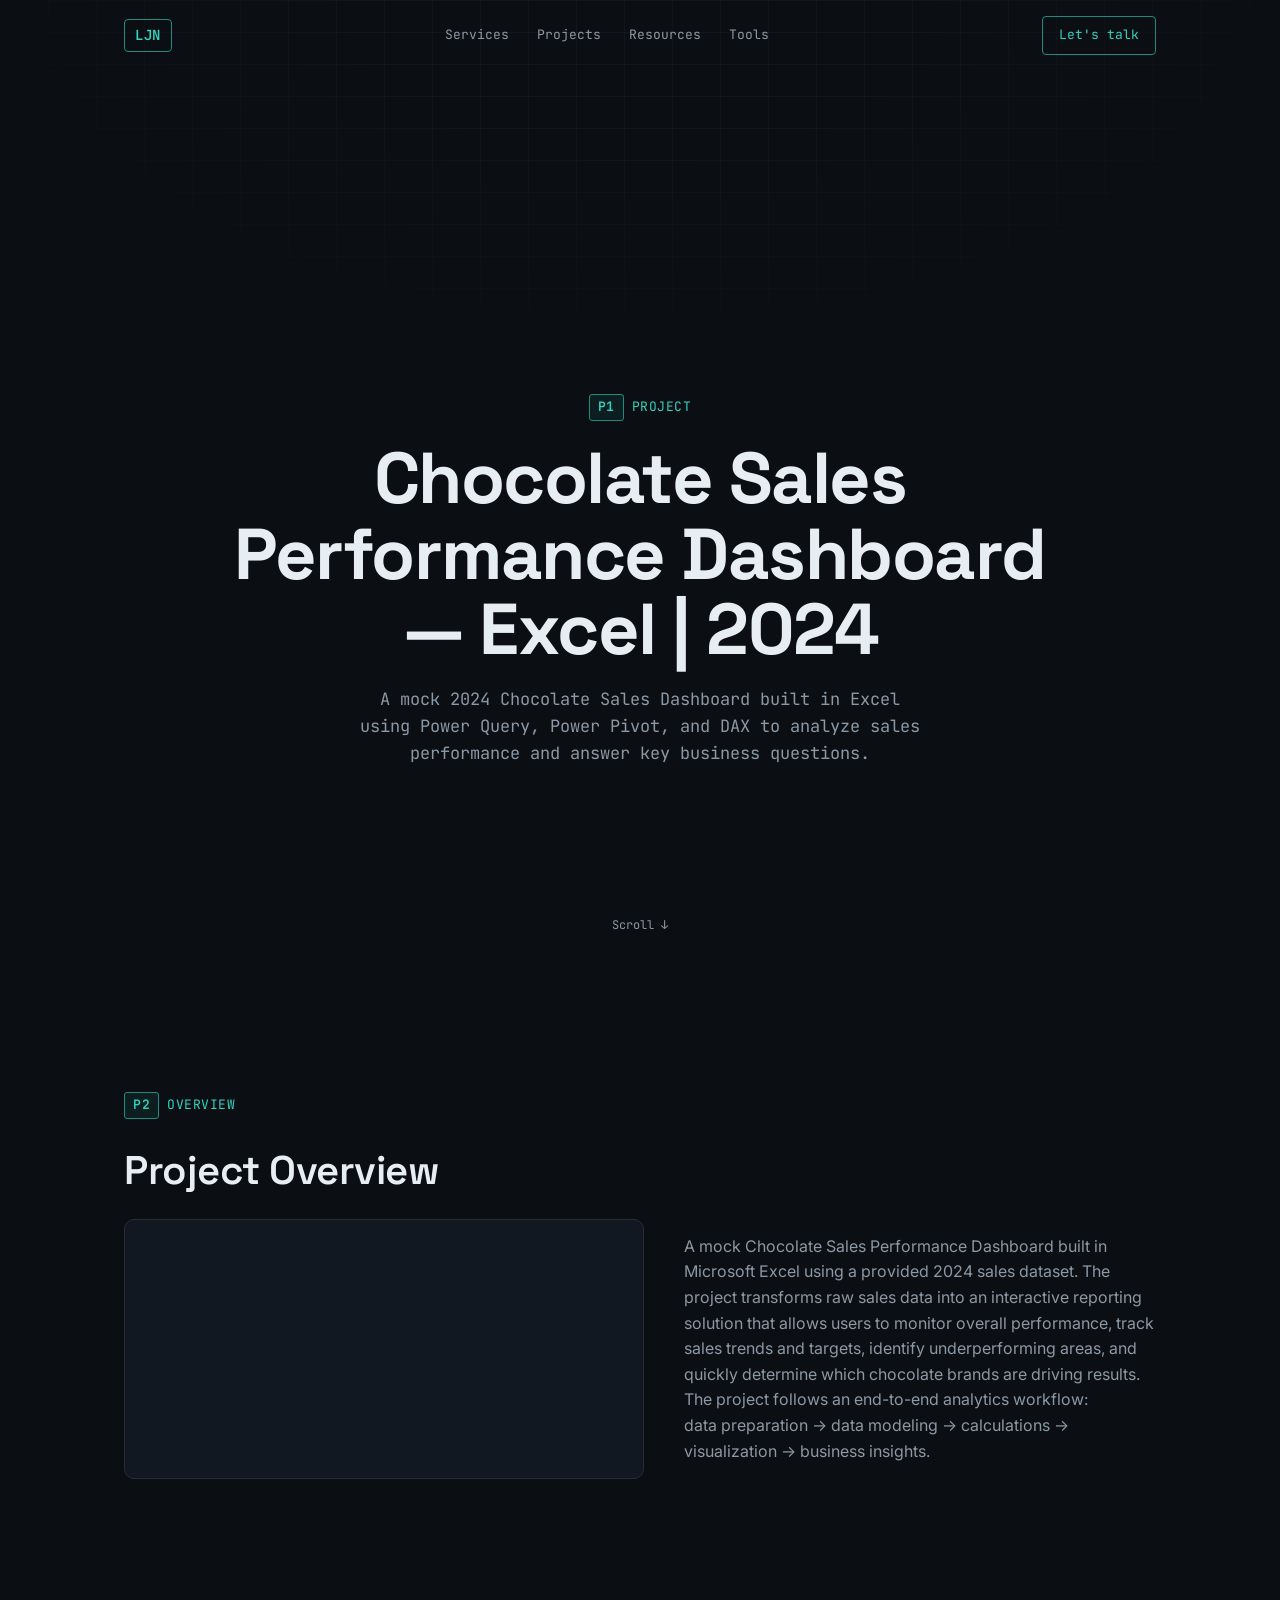
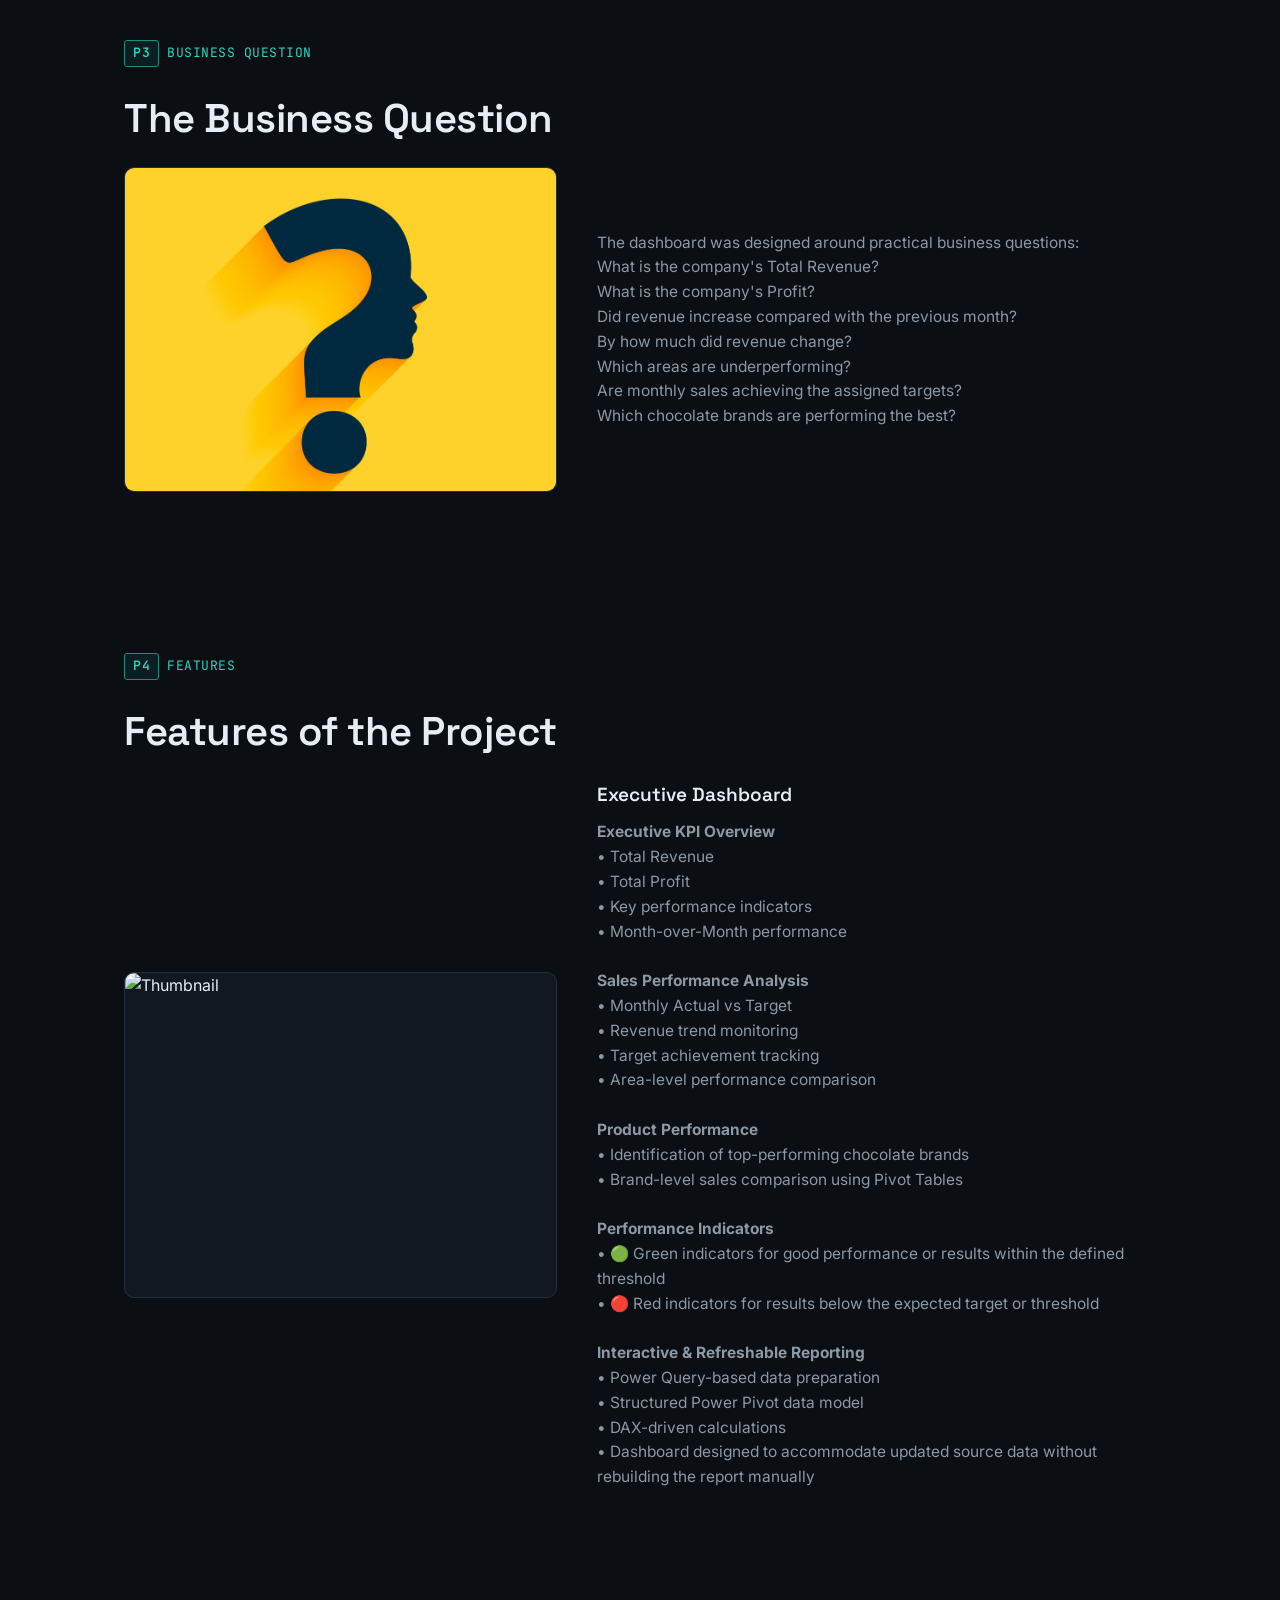
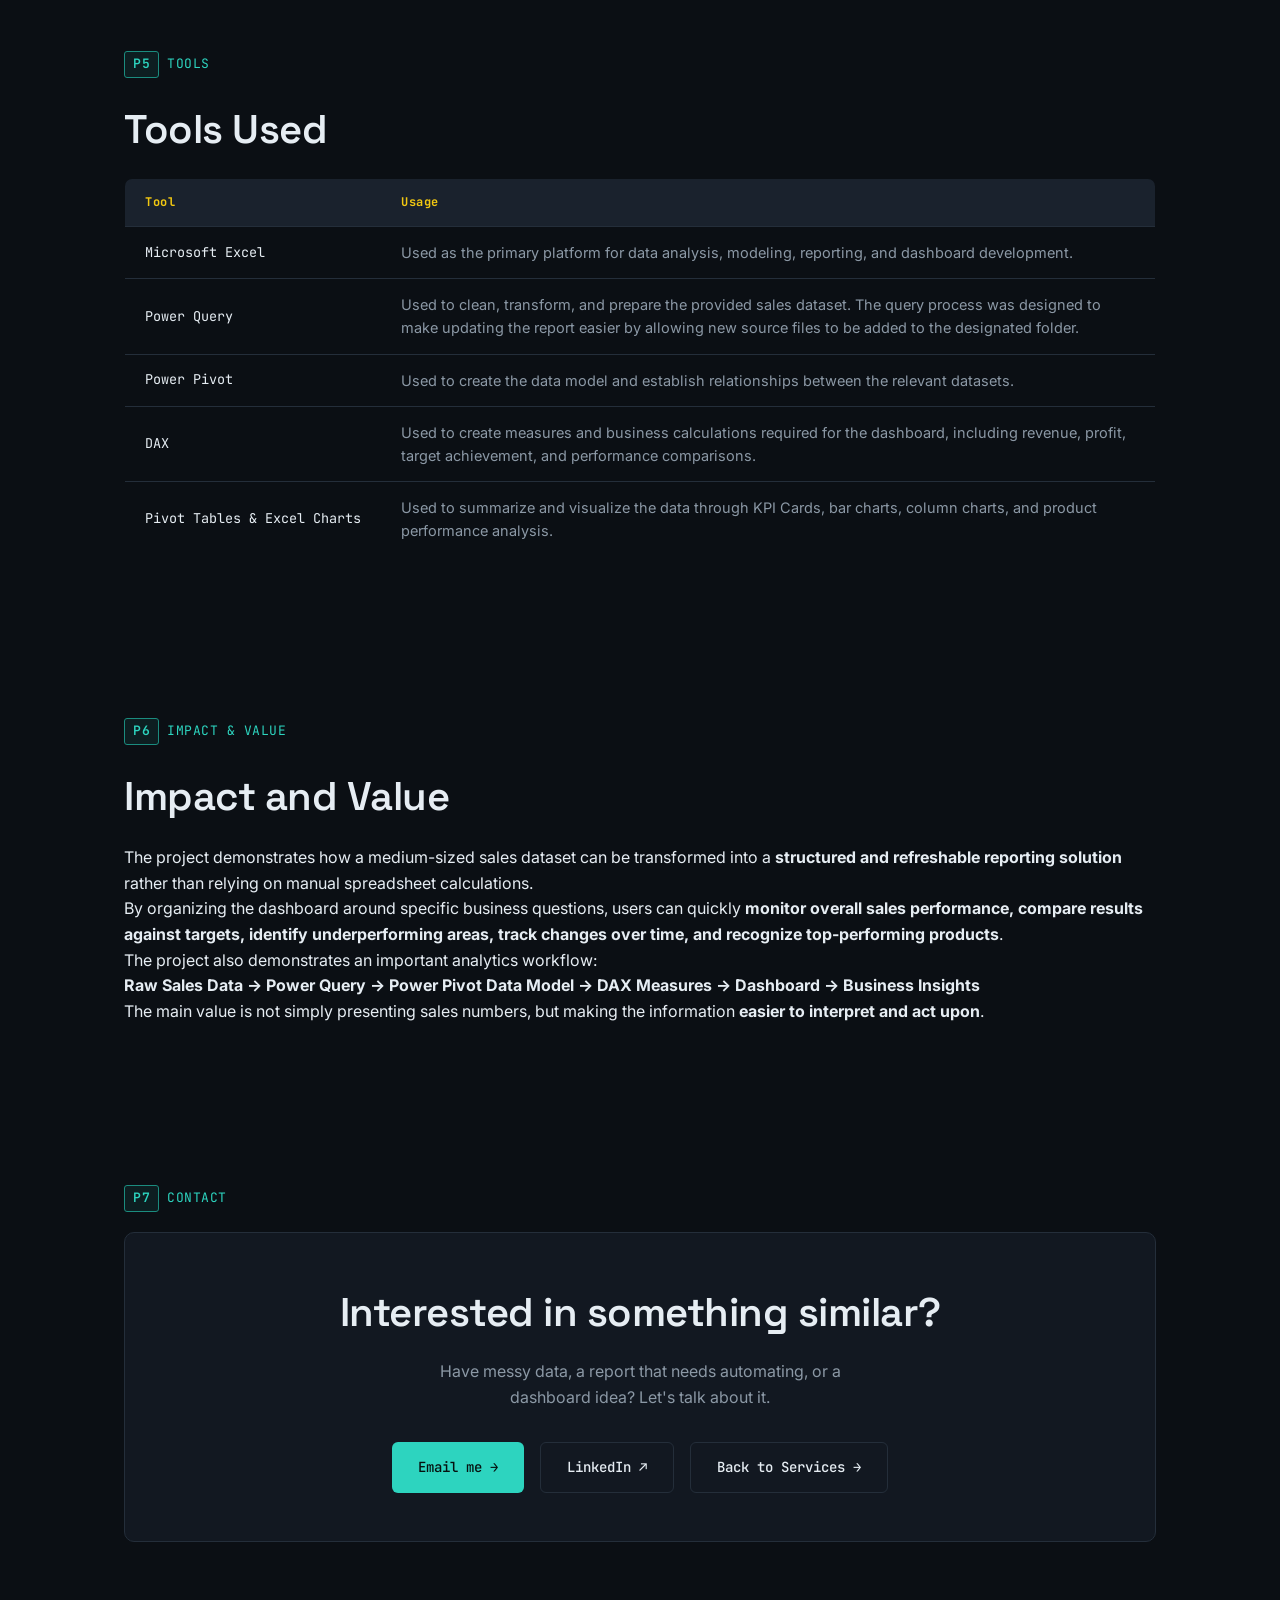
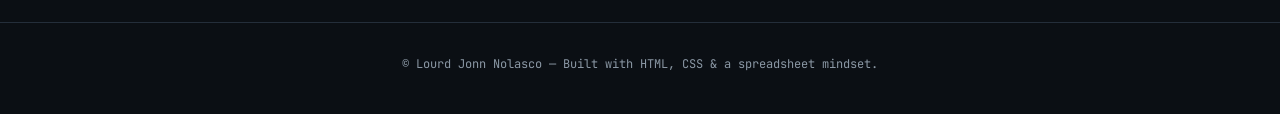
==== Project1.html @ 40121d66 "Update Project1.html" ====
<!DOCTYPE html>
<html lang="en">
<head>
<meta charset="UTF-8">
<meta name="viewport" content="width=device-width, initial-scale=1.0">
<title>Chocolate Sales Performance Dashboard — Excel</title>
<meta name="description" content="One-line description of what this project does.">
<link rel="preconnect" href="https://fonts.googleapis.com">
<link rel="preconnect" href="https://fonts.gstatic.com" crossorigin>
<link href="https://fonts.googleapis.com/css2?family=Space+Grotesk:wght@400;500;600;700&family=Inter:wght@400;500;600&family=JetBrains+Mono:wght@400;500;600&display=swap" rel="stylesheet">
<link rel="stylesheet" href="assets/css/style.css">
</head>
<body>

<div class="grid-bg"></div>

<nav>
  <div class="nav-inner">
    <a href="index.html#hero" class="logo">LJN</a>
    <div class="nav-links">
      <a href="index.html#services">Services</a>
      <a href="index.html#projects">Projects</a>
      <a href="index.html#resources">Resources</a>
      <a href="index.html#tools">Tools</a>
    </div>
    <a href="index.html#contact" class="nav-cta">Let's talk</a>
  </div>
</nav>

<!-- COVER -->
<section class="cover" id="cover">
  <div class="cover-inner">
    <span class="eyebrow"><span class="cell">P1</span> PROJECT</span>
    <h1>Chocolate Sales Performance Dashboard — Excel | 2024</h1>
    <p class="cover-sub">A mock 2024 Chocolate Sales Dashboard built in Excel using Power Query, Power Pivot, and DAX to analyze sales performance and answer key business questions.</p>
  </div>
  <span class="scroll-hint">Scroll ↓</span>
</section>

<main class="wrap">

  <!-- OVERVIEW -->
  <section id="overview">
    <span class="eyebrow"><span class="cell">P2</span> OVERVIEW</span>
    <h2>Project Overview</h2>
    <div class="overview-grid">
      <div class="overview-video">
        <!-- Put your looping preview clip in /projects/mp4/ and update the src below -->
        <video autoplay loop muted playsinline>
          <source src="assets/mp4/Chocolate Sales Dashboard.mp4" type="video/mp4">
          Your browser doesn't support embedded video.
        </video>
      </div>
      <p class="overview-text">
        A mock Chocolate Sales Performance Dashboard built in Microsoft Excel using a provided 2024 sales dataset. The project transforms raw sales data into an interactive reporting solution that allows users to monitor overall performance, track sales trends and targets, identify underperforming areas, and quickly determine which chocolate brands are driving results.

The project follows an end-to-end analytics workflow: 
<br> data preparation → data modeling → calculations → visualization → business insights.
      </p>
    </div>
  </section>

  <!-- BUSINESS QUESTION (optional — delete this section if not needed) -->
  <section id="business-question">
    <span class="eyebrow"><span class="cell">P3</span> BUSINESS QUESTION</span>
    <h2>The Business Question</h2>
    <div class="split-block">
      <!-- Save your question-mark image to /projects/images/ and update the src below -->
      <img src="assets/images/projects/Business Question Img.jpg" alt="Business question icon" class="split-image">
      <div class="split-content">
        <p class="split-text">
          The dashboard was designed around practical business questions: <br>

What is the company's Total Revenue? <br>
What is the company's Profit? <br>
Did revenue increase compared with the previous month? <br>
By how much did revenue change? <br>
Which areas are underperforming? <br>
Are monthly sales achieving the assigned targets? <br>
Which chocolate brands are performing the best? <br>
        </p>
      </div>
    </div>
  </section>

  <!-- FEATURES (optional — duplicate the .split-block below for each feature) -->
  <section id="features">
    <span class="eyebrow"><span class="cell">P4</span> FEATURES</span>
    <h2>Features of the Project</h2>

    <div class="split-block">
      <img src="assets/images/projects/proj 1/Thumbnail Chocolate Sales Dashboard.jpg" alt="Thumbnail" class="split-image">
      <div class="split-content">
        <h3>Executive Dashboard</h3>
        <p class="split-text"><strong>Executive KPI Overview</strong><br>
• Total Revenue<br>
• Total Profit<br>
• Key performance indicators<br>
• Month-over-Month performance<br><br>

<strong>Sales Performance Analysis</strong><br>
• Monthly Actual vs Target<br>
• Revenue trend monitoring<br>
• Target achievement tracking<br>
• Area-level performance comparison<br><br>

<strong>Product Performance</strong><br>
• Identification of top-performing chocolate brands<br>
• Brand-level sales comparison using Pivot Tables<br><br>

<strong>Performance Indicators</strong><br>
• 🟢 Green indicators for good performance or results within the defined threshold<br>
• 🔴 Red indicators for results below the expected target or threshold<br><br>

<strong>Interactive &amp; Refreshable Reporting</strong><br>
• Power Query-based data preparation<br>
• Structured Power Pivot data model<br>
• DAX-driven calculations<br>
• Dashboard designed to accommodate updated source data without rebuilding the report manually</p>
      </div>
    </div>

    <!--
      To add another feature, copy one of the .split-block divs above,
      paste it here, and update the image, heading, and paragraph.
      Alternate between plain and "reverse" so the image side flips each time.
    -->
  </section>

  <!-- TOOLS -->
  <section id="tools">
    <span class="eyebrow"><span class="cell">P5</span> TOOLS</span>
    <h2>Tools Used</h2>
    <table class="tools-table">
      <thead>
        <tr>
          <th>Tool</th>
          <th>Usage</th>
        </tr>
      </thead>
      <tbody>
        <tr>
          <td>Microsoft Excel</td>
          <td>Used as the primary platform for data analysis, modeling, reporting, and dashboard development.</td>
        </tr>
        <tr>
          <td>Power Query</td>
          <td>Used to clean, transform, and prepare the provided sales dataset. The query process was designed to make updating the report easier by allowing new source files to be added to the designated folder.</td>
        </tr>
        <tr>
          <td>Power Pivot</td>
          <td>Used to create the data model and establish relationships between the relevant datasets.</td>
        </tr>
 <tr>
          <td>DAX</td>
          <td>Used to create measures and business calculations required for the dashboard, including revenue, profit, target achievement, and performance comparisons.</td>
        </tr>
	<td>Pivot Tables & Excel Charts</td>
          <td>Used to summarize and visualize the data through KPI Cards, bar charts, column charts, and product performance analysis.</td>
        </tr>
</tr>
        <!-- Add more <tr><td>Tool</td><td>Usage</td></tr> rows as needed -->
      </tbody>
    </table>
  </section>

  <!-- IMPACT AND VALUE (optional — delete this section if not needed) -->
  <section id="impact">
    <span class="eyebrow"><span class="cell">P6</span> IMPACT &amp; VALUE</span>
    <h2>Impact and Value</h2>
    <p class="section-text">
      <p>
    The project demonstrates how a medium-sized sales dataset can be transformed into a 
    <strong>structured and refreshable reporting solution</strong> rather than relying on 
    manual spreadsheet calculations.
</p>

<p>
    By organizing the dashboard around specific business questions, users can quickly 
    <strong>monitor overall sales performance, compare results against targets, identify 
    underperforming areas, track changes over time, and recognize top-performing products</strong>.
</p>

<p>
    The project also demonstrates an important analytics workflow:
</p>

<p>
    <strong>Raw Sales Data → Power Query → Power Pivot Data Model → DAX Measures → Dashboard → Business Insights</strong>
</p>

<p>
    The main value is not simply presenting sales numbers, but making the information 
    <strong>easier to interpret and act upon</strong>.
</p></p>
  </section>

  <!-- CONTACT -->
  <section id="contact">
    <span class="eyebrow"><span class="cell">P7</span> CONTACT</span>
    <div class="contact-box">
      <h2>Interested in something similar?</h2>
      <p>Have messy data, a report that needs automating, or a dashboard idea? Let's talk about it.</p>
      <div class="contact-links">
        <a href="mailto:lourd.nolasco@gmail.com" class="btn btn-primary">Email me →</a>
        <a href="https://www.linkedin.com/in/ljnolasco/" target="_blank" rel="noopener" class="btn btn-secondary">LinkedIn ↗</a>
        <a href="../index.html#services" class="btn btn-secondary">Back to Services →</a>
      </div>
    </div>
  </section>

</main>

<footer>
  © <span id="year"></span> Lourd Jonn Nolasco — Built with HTML, CSS &amp; a spreadsheet mindset.
</footer>

<script src="../js/project.js"></script>
</body>
</html>
---- assets/css/style.css ----
:root{
  --bg:#0B0F14;
  --surface:#121821;
  --surface-2:#1A222D;
  --border:#242E3A;
  --text:#E6EDF3;
  --text-muted:#8B98A5;
  --accent:#2DD4BF;
  --accent-dim:#1B8C7F;
  --accent-2:#F2C811;
  --font-display:'Space Grotesk', sans-serif;
  --font-body:'Inter', sans-serif;
  --font-mono:'JetBrains Mono', monospace;
}

*{margin:0;padding:0;box-sizing:border-box;}

html{scroll-behavior:smooth;}

body{
  background:var(--bg);
  color:var(--text);
  font-family:var(--font-body);
  line-height:1.6;
  -webkit-font-smoothing:antialiased;
}

a{color:inherit;text-decoration:none;}

.grid-bg{
  position:fixed;
  inset:0;
  background-image:
    linear-gradient(to right, rgba(230,237,243,0.035) 1px, transparent 1px),
    linear-gradient(to bottom, rgba(230,237,243,0.035) 1px, transparent 1px);
  background-size:48px 32px;
  mask-image:radial-gradient(ellipse 80% 60% at 50% 0%, #000 20%, transparent 75%);
  pointer-events:none;
  z-index:0;
}

.wrap{
  max-width:1080px;
  margin:0 auto;
  padding:0 24px;
  position:relative;
  z-index:1;
}

/* NAV */
nav.site-nav{
  position:fixed;
  top:0;left:0;right:0;
  z-index:100;
  background:rgba(11,15,20,0.85);
  backdrop-filter:blur(10px);
  border-bottom:1px solid var(--border);
}
.nav-inner{
  max-width:1080px;
  margin:0 auto;
  padding:16px 24px;
  display:flex;
  align-items:center;
  justify-content:space-between;
}
.logo{
  font-family:var(--font-mono);
  font-size:14px;
  font-weight:600;
  color:var(--accent);
  border:1px solid var(--accent-dim);
  padding:4px 10px;
  border-radius:4px;
  letter-spacing:0.5px;
}
.nav-links{
  display:flex;
  gap:28px;
  font-family:var(--font-mono);
  font-size:13px;
  color:var(--text-muted);
}
.nav-links a{transition:color .2s;}
.nav-links a:hover{color:var(--accent);}
.nav-cta{
  font-family:var(--font-mono);
  font-size:13px;
  padding:8px 16px;
  border:1px solid var(--accent-dim);
  border-radius:4px;
  color:var(--accent);
  transition:all .2s;
  white-space:nowrap;
}
.nav-cta:hover{background:var(--accent);color:#06110F;}

@media (max-width:800px){
  .nav-links{display:none;}
}

/* SECTION shared */
section{
  padding:120px 0 40px;
  position:relative;
}
.eyebrow{
  font-family:var(--font-mono);
  font-size:13px;
  color:var(--accent);
  display:inline-flex;
  align-items:center;
  gap:8px;
  margin-bottom:20px;
  letter-spacing:0.5px;
}
.eyebrow .cell{
  border:1px solid var(--accent-dim);
  background:rgba(45,212,191,0.08);
  padding:2px 8px;
  border-radius:3px;
  font-weight:600;
}
h2{
  font-family:var(--font-display);
  font-size:clamp(28px,4vw,40px);
  font-weight:600;
  margin-bottom:16px;
  letter-spacing:-0.5px;
}
h3{font-family:var(--font-display);font-weight:600;}
.section-intro{
  color:var(--text-muted);
  max-width:560px;
  margin-bottom:56px;
  font-size:16px;
}

/* HERO */
#hero{padding-top:160px;padding-bottom:100px;}
.formula-bar{
  display:flex;
  align-items:center;
  gap:0;
  font-family:var(--font-mono);
  font-size:13px;
  border:1px solid var(--border);
  border-radius:6px;
  background:var(--surface);
  max-width:560px;
  margin-bottom:36px;
  overflow:hidden;
}
.formula-bar .fx{
  padding:10px 14px;
  color:var(--text-muted);
  border-right:1px solid var(--border);
  font-style:italic;
}
.formula-bar .formula{
  padding:10px 14px;
  color:var(--accent);
  overflow-x:auto;
  white-space:nowrap;
}
.formula-bar .formula .str{color:var(--accent-2);}

.hero-top{
  display:flex;
  align-items:center;
  gap:24px;
  margin-bottom:12px;
}
.hero-photo{
  width:96px;
  height:96px;
  border-radius:50%;
  object-fit:cover;
  border:2px solid var(--accent-dim);
  flex-shrink:0;
}
.hero-title{
  font-family:var(--font-display);
  font-weight:700;
  font-size:clamp(38px,6vw,64px);
  line-height:1.05;
  letter-spacing:-1.5px;
  margin:0;
}
.hero-subtitle{
  font-family:var(--font-mono);
  color:var(--accent);
  font-size:clamp(15px,2vw,19px);
  margin-bottom:28px;
}
.hero-bio{
  max-width:620px;
  color:var(--text-muted);
  font-size:16px;
  margin-bottom:40px;
}
.hero-bio strong{color:var(--text);font-weight:500;}

.btn-row{display:flex;gap:16px;flex-wrap:wrap;}
.btn{
  font-family:var(--font-mono);
  font-size:14px;
  padding:13px 26px;
  border-radius:6px;
  font-weight:500;
  transition:all .2s;
  display:inline-flex;
  align-items:center;
  gap:8px;
}
.btn-primary{
  background:var(--accent);
  color:#06110F;
}
.btn-primary:hover{background:#4de3d1;transform:translateY(-1px);}
.btn-secondary{
  border:1px solid var(--border);
  color:var(--text);
}
.btn-secondary:hover{border-color:var(--accent-dim);color:var(--accent);}

/* SERVICES */
.services-grid{
  display:grid;
  grid-template-columns:repeat(3,1fr);
  gap:20px;
}
.service-card{
  background:var(--surface);
  border:1px solid var(--border);
  border-radius:8px;
  padding:28px 24px;
  display:flex;
  flex-direction:column;
  align-items:flex-start;
  transition:border-color .2s, transform .2s;
}
.service-card:hover{border-color:var(--accent-dim);transform:translateY(-3px);}
.service-ref{
  font-family:var(--font-mono);
  font-size:12px;
  color:var(--accent-2);
  margin-bottom:16px;
  display:block;
}
.service-card h3{
  font-size:19px;
  margin-bottom:10px;
}
.service-card p{color:var(--text-muted);font-size:14.5px;margin-bottom:18px;flex:1;}
.service-cta{
  font-family:var(--font-mono);
  font-size:12.5px;
  color:var(--accent);
  border:1px solid var(--accent-dim);
  padding:8px 14px;
  border-radius:5px;
  display:inline-flex;
  align-items:center;
  gap:6px;
  transition:all .2s;
}
.service-cta:hover{background:var(--accent);color:#06110F;}

/* PROJECTS */
.projects-grid{
  display:grid;
  grid-template-columns:repeat(3,1fr);
  gap:20px;
}
.project-card{
  display:flex;
  flex-direction:column;
  border:1px solid var(--border);
  border-radius:8px;
  overflow:hidden;
  color:var(--text-muted);
  background:var(--surface);
  transition:border-color .2s, transform .2s;
}
.project-card:hover{border-color:var(--accent-dim);transform:translateY(-3px);}

.project-thumb{
  position:relative;
  width:100%;
  aspect-ratio:16/10;
  background:var(--surface-2);
  overflow:hidden;
  border-bottom:1px solid var(--border);
}
.project-thumb img{
  width:100%;
  height:100%;
  object-fit:cover;
  display:block;
  transition:transform .35s;
}
.project-card:hover .project-thumb img{transform:scale(1.06);}

.project-thumb-overlay{
  position:absolute;
  inset:auto 0 0 0;
  background:linear-gradient(to top, rgba(11,15,20,0.92), transparent);
  color:var(--accent);
  font-family:var(--font-mono);
  font-size:12px;
  padding:24px 16px 10px;
  opacity:0;
  transition:opacity .2s;
}
.project-card:hover .project-thumb-overlay{opacity:1;}

/* Fallback shown when a thumbnail image fails to load (placeholder state) */
.project-thumb.no-thumb img{display:none;}
.project-thumb.no-thumb::after{
  content:'Add a thumbnail (JPG / PNG / GIF) in /projects';
  position:absolute;
  inset:0;
  display:flex;
  align-items:center;
  justify-content:center;
  text-align:center;
  padding:20px;
  font-family:var(--font-mono);
  font-size:12px;
  color:var(--text-muted);
  background:repeating-linear-gradient(45deg, var(--surface), var(--surface) 10px, var(--surface-2) 10px, var(--surface-2) 20px);
}

.project-body{
  padding:20px 22px 24px;
  flex:1;
  display:flex;
  flex-direction:column;
}
.project-card .ref{
  font-family:var(--font-mono);
  font-size:12px;
  color:var(--text-muted);
}
.project-card h3{
  font-size:17px;
  color:var(--text);
  margin:12px 0 8px;
}
.project-card p{font-size:14px;flex:1;}
.project-card .status{
  font-family:var(--font-mono);
  font-size:11px;
  color:var(--accent);
  border:1px solid var(--accent-dim);
  display:inline-block;
  padding:3px 8px;
  border-radius:3px;
  margin-top:16px;
  width:fit-content;
}

/* RESOURCES */
.resource-block{
  background:var(--surface);
  border:1px solid var(--border);
  border-radius:8px;
  margin-bottom:20px;
  overflow:hidden;
}
.resource-header{
  display:flex;
  align-items:center;
  justify-content:space-between;
  padding:14px 20px;
  border-bottom:1px solid var(--border);
  background:var(--surface-2);
}
.resource-title{
  font-family:var(--font-mono);
  font-size:13px;
  color:var(--text);
  display:flex;
  align-items:center;
  gap:10px;
}
.resource-title .tag{
  font-size:10px;
  color:var(--accent-2);
  border:1px solid rgba(242,200,17,0.3);
  padding:2px 6px;
  border-radius:3px;
}
.copy-btn{
  font-family:var(--font-mono);
  font-size:12px;
  color:var(--text-muted);
  background:none;
  border:1px solid var(--border);
  padding:5px 12px;
  border-radius:4px;
  cursor:pointer;
  transition:all .2s;
}
.copy-btn:hover{color:var(--accent);border-color:var(--accent-dim);}
.copy-btn.copied{color:var(--accent);border-color:var(--accent);}
pre{
  padding:20px;
  overflow-x:auto;
  font-family:var(--font-mono);
  font-size:13px;
  line-height:1.7;
  color:#c9d6e0;
}
pre .kw{color:var(--accent);}
pre .str{color:var(--accent-2);}
pre .cm{color:var(--text-muted);font-style:italic;}
.resource-note{
  color:var(--text-muted);
  font-size:14px;
  margin-bottom:24px;
}

/* TOOLS */
.tools-grid{
  display:grid;
  grid-template-columns:repeat(5,1fr);
  gap:14px;
}
.tool-badge{
  background:var(--surface);
  border:1px solid var(--border);
  border-radius:8px;
  padding:22px 16px;
  text-align:center;
  transition:all .2s;
}
.tool-badge:hover{border-color:var(--accent-dim);transform:translateY(-2px);}
.tool-badge .tool-name{
  font-family:var(--font-mono);
  font-size:13px;
  font-weight:500;
}

/* CONTACT */
#contact{padding-bottom:60px;}
.contact-box{
  background:var(--surface);
  border:1px solid var(--border);
  border-radius:10px;
  padding:48px 40px;
  text-align:center;
}
.contact-box h2{margin-bottom:14px;}
.contact-box p{color:var(--text-muted);max-width:480px;margin:0 auto 32px;}
.contact-links{
  display:flex;
  justify-content:center;
  gap:16px;
  flex-wrap:wrap;
}

footer{
  text-align:center;
  padding:32px 24px 40px;
  font-family:var(--font-mono);
  font-size:12px;
  color:var(--text-muted);
  border-top:1px solid var(--border);
  margin-top:20px;
  position:relative;
  z-index:1;
}

@media (max-width:800px){
  .services-grid, .projects-grid{grid-template-columns:1fr;}
  .tools-grid{grid-template-columns:repeat(2,1fr);}
}

@media (prefers-reduced-motion:reduce){
  html{scroll-behavior:auto;}
  *{transition:none !important;}
}

:focus-visible{
  outline:2px solid var(--accent);
  outline-offset:2px;
}



/* ===== COVER ===== */
.cover{
  min-height:100svh;
  display:flex;
  flex-direction:column;
  align-items:center;
  justify-content:center;
  text-align:center;
  padding:120px 24px 0;
  position:relative;
}
.cover-inner{
  max-width:820px;
  margin:0 auto;
  width:100%;
  display:flex;
  flex-direction:column;
  align-items:center;
}
.cover h1{
  font-family:var(--font-display);
  font-weight:700;
  font-size:clamp(36px,7vw,72px);
  line-height:1.05;
  letter-spacing:-1.5px;
  margin-bottom:18px;
  max-width:820px;
}
.cover-sub{
  font-family:var(--font-mono);
  color:var(--text-muted);
  font-size:clamp(14px,2vw,17px);
  max-width:560px;
  margin:0 auto;
}
.scroll-hint{
  position:absolute;
  bottom:36px;
  left:50%;
  transform:translateX(-50%);
  font-family:var(--font-mono);
  font-size:12px;
  color:var(--text-muted);
  animation:bob 2s ease-in-out infinite;
}
@keyframes bob{
  0%,100%{transform:translate(-50%,0);}
  50%{transform:translate(-50%,6px);}
}

/* ===== OVERVIEW ===== */
.overview-grid{
  display:grid;
  grid-template-columns:1.1fr 1fr;
  gap:40px;
  align-items:center;
}
.overview-video{
  border:1px solid var(--border);
  border-radius:10px;
  overflow:hidden;
  background:var(--surface);
}
.overview-video video{
  width:100%;
  display:block;
}
.overview-text{color:var(--text-muted);font-size:16px;}

/* ===== SPLIT BLOCKS (Business Question / Features) ===== */
.split-block{
  display:flex;
  align-items:center;
  gap:40px;
  margin-bottom:64px;
}
.split-block:last-child{margin-bottom:0;}
.split-block.reverse{flex-direction:row-reverse;}
.split-image{
  flex:0 0 42%;
  width:42%;
  aspect-ratio:4/3;
  border-radius:10px;
  border:1px solid var(--border);
  background:var(--surface);
  object-fit:cover;
}
.split-content{flex:1;min-width:0;}
.split-block h3{
  font-size:19px;
  margin-bottom:10px;
}
.split-text{color:var(--text-muted);font-size:15.5px;}

/* ===== TOOLS TABLE ===== */
.tools-table{
  width:100%;
  border-collapse:collapse;
  border:1px solid var(--border);
  border-radius:8px;
  overflow:hidden;
  font-size:14.5px;
}
.tools-table thead th{
  text-align:left;
  font-family:var(--font-mono);
  font-size:12px;
  letter-spacing:0.5px;
  color:var(--accent-2);
  background:var(--surface-2);
  padding:14px 20px;
  border-bottom:1px solid var(--border);
}
.tools-table tbody td{
  padding:14px 20px;
  border-bottom:1px solid var(--border);
  color:var(--text-muted);
}
.tools-table tbody tr:last-child td{border-bottom:none;}
.tools-table tbody td:first-child{
  color:var(--text);
  font-family:var(--font-mono);
  font-size:13.5px;
  white-space:nowrap;
}
.tools-table tbody tr:hover td{background:rgba(45,212,191,0.04);}

/* ===== IMPACT ===== */
.section-text{
  color:var(--text-muted);
  font-size:16px;
  max-width:700px;
}

/* ===== RESPONSIVE ===== */
@media (max-width:800px){
  .overview-grid{grid-template-columns:1fr;}
  .split-block, .split-block.reverse{flex-direction:column;align-items:stretch;}
  .split-image{width:100%;flex:none;}
}
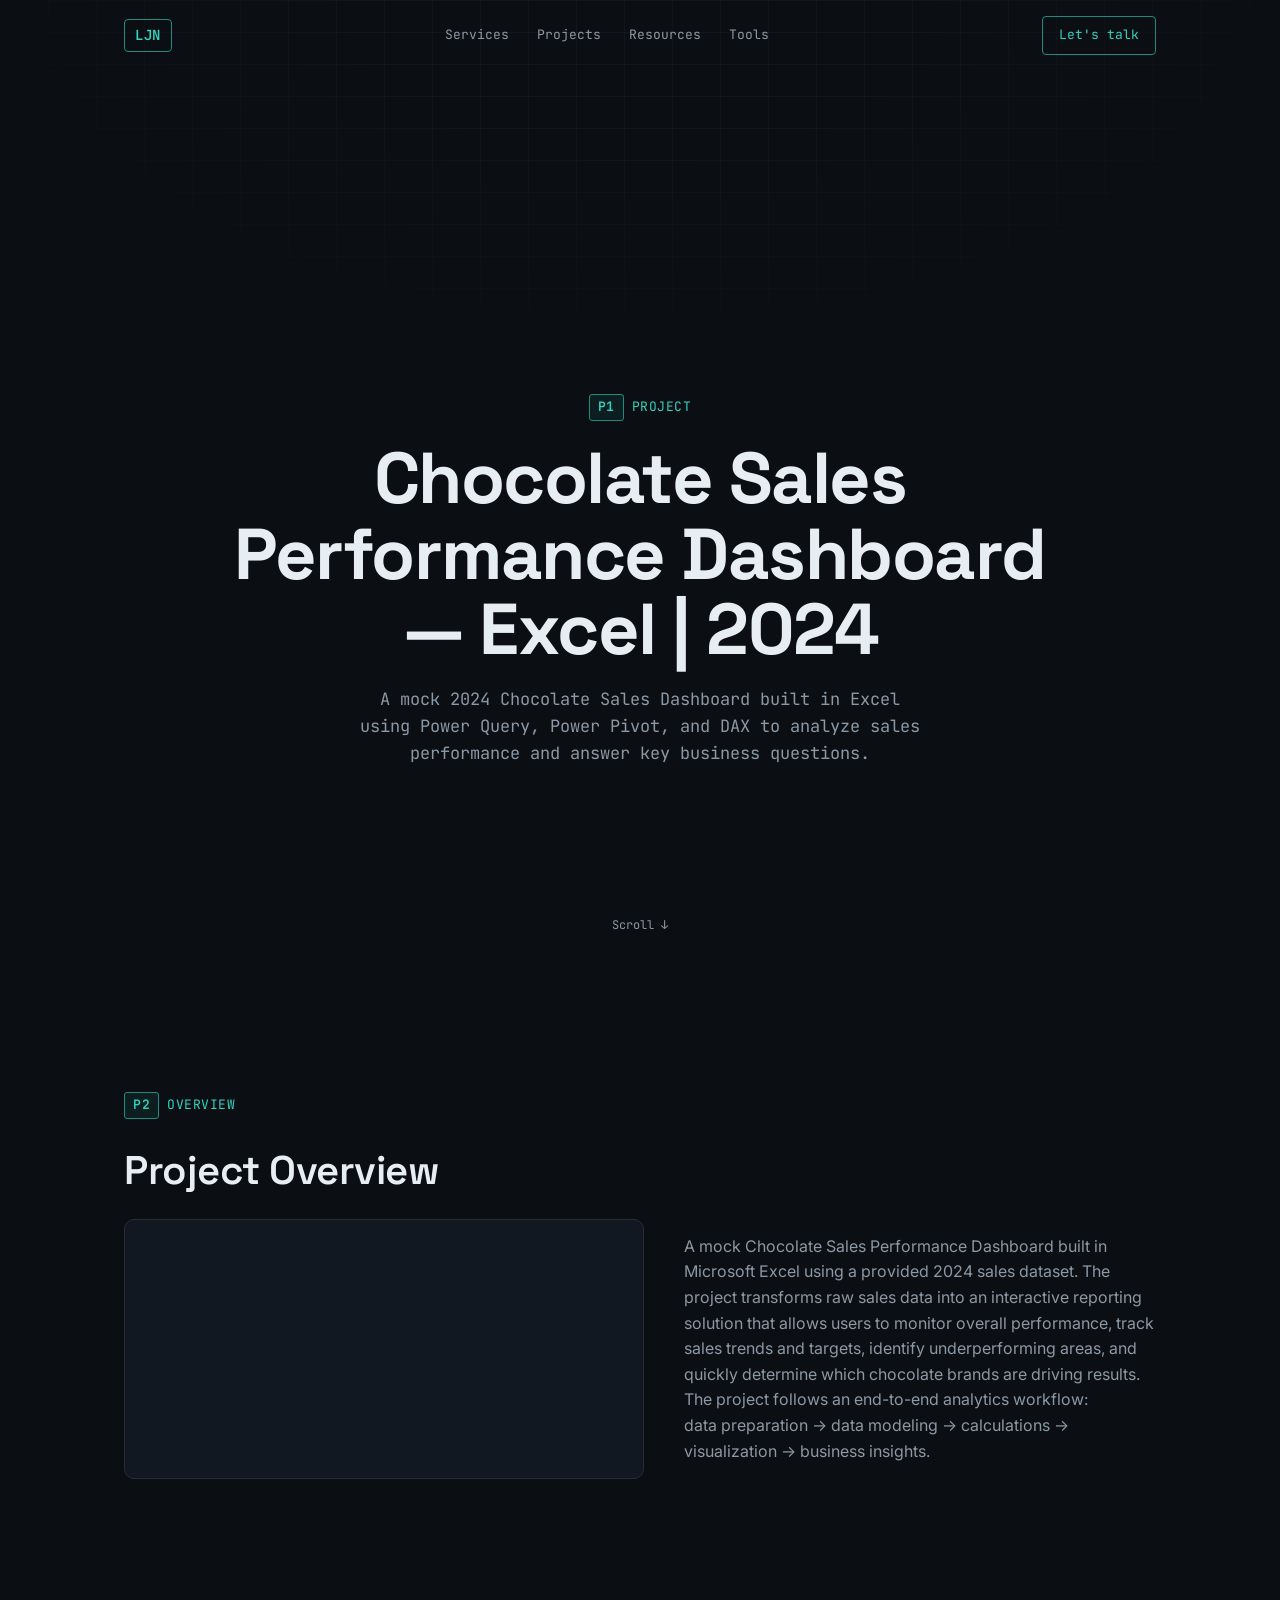
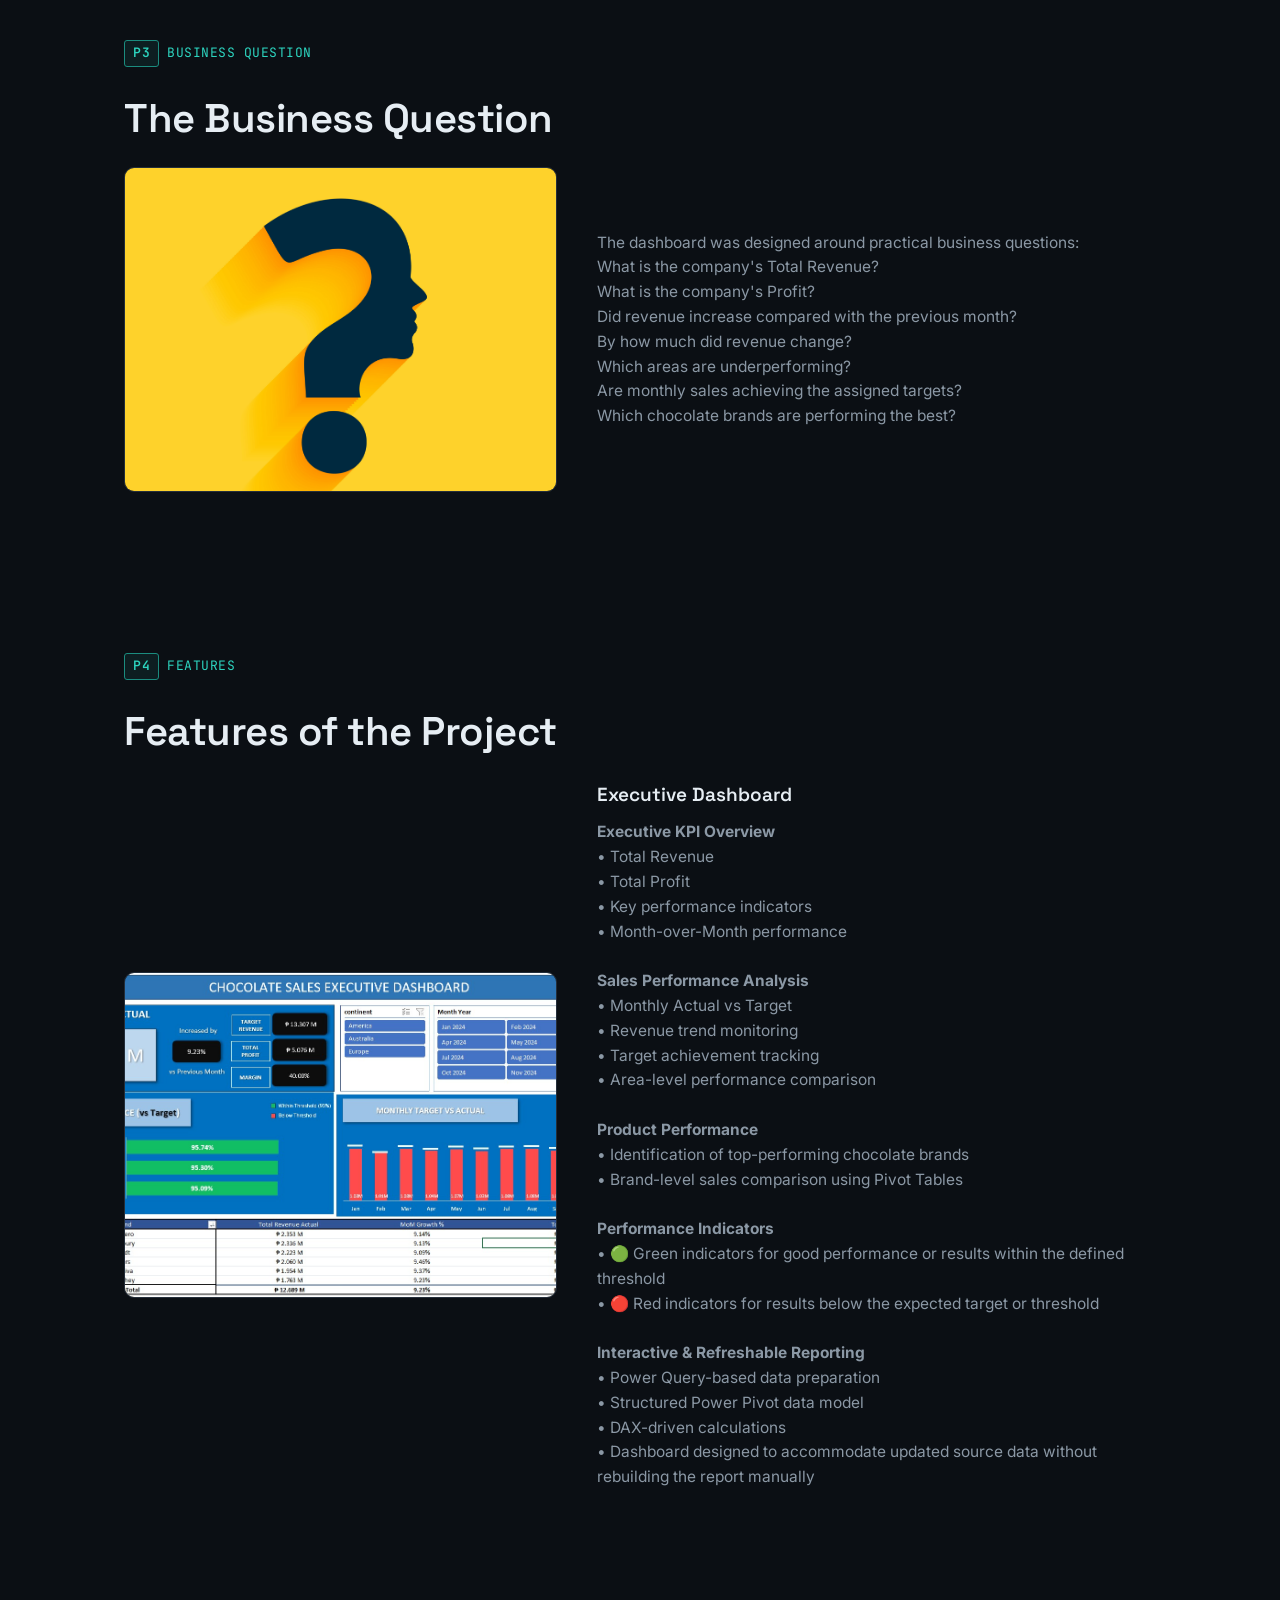
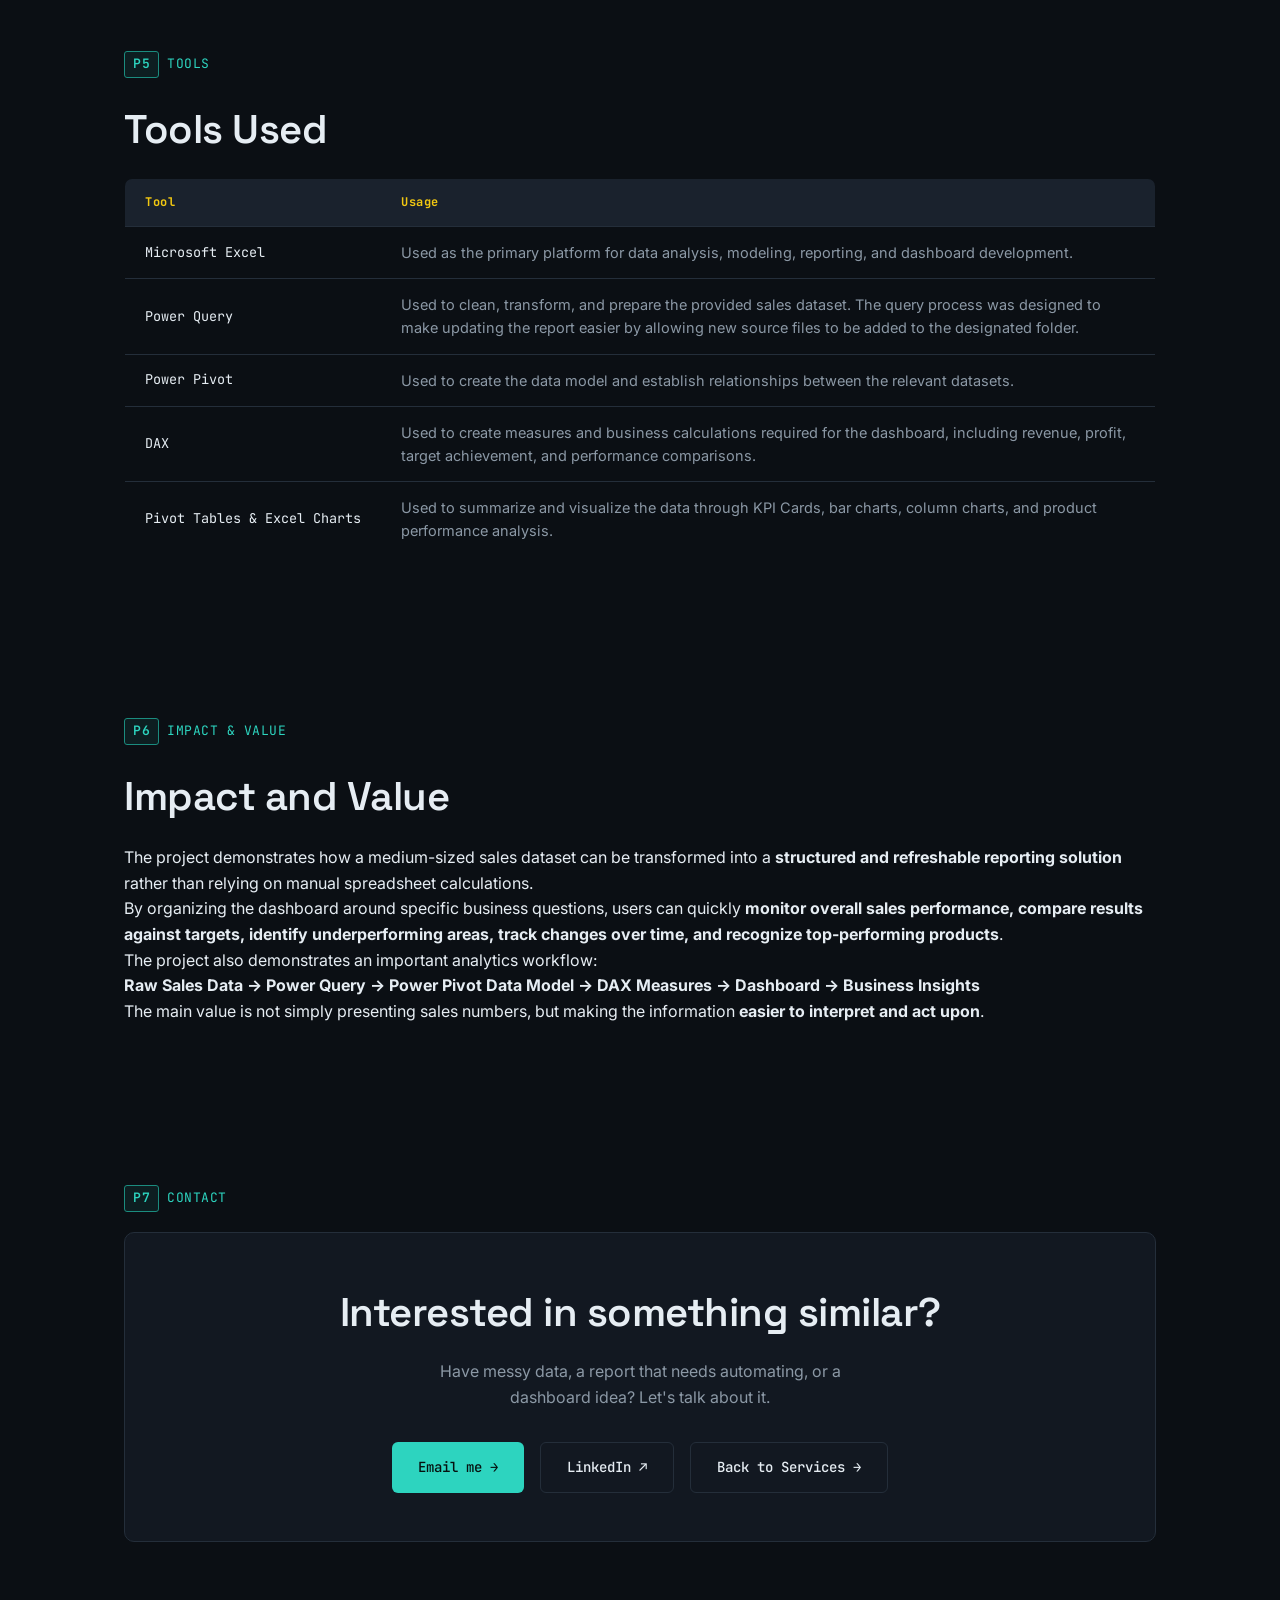
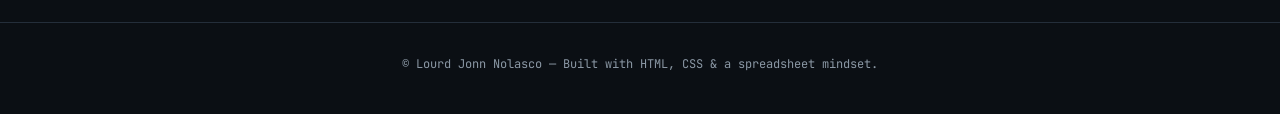
==== commit e2777528: "Update Project1.html" ====
--- a/Project1.html
+++ b/Project1.html
@@ -89,7 +89,7 @@
     <h2>Features of the Project</h2>
 
     <div class="split-block">
-      <img src="assets/images/projects/proj 1/Thumbnail Chocolate Sales Dashboard.jpg" alt="Thumbnail" class="split-image">
+      <img src="assets/images/projects/Proj 1/Thumbnail Chocolate Sales Dashboard.jpg" alt="Thumbnail" class="split-image">
       <div class="split-content">
         <h3>Executive Dashboard</h3>
         <p class="split-text"><strong>Executive KPI Overview</strong><br>
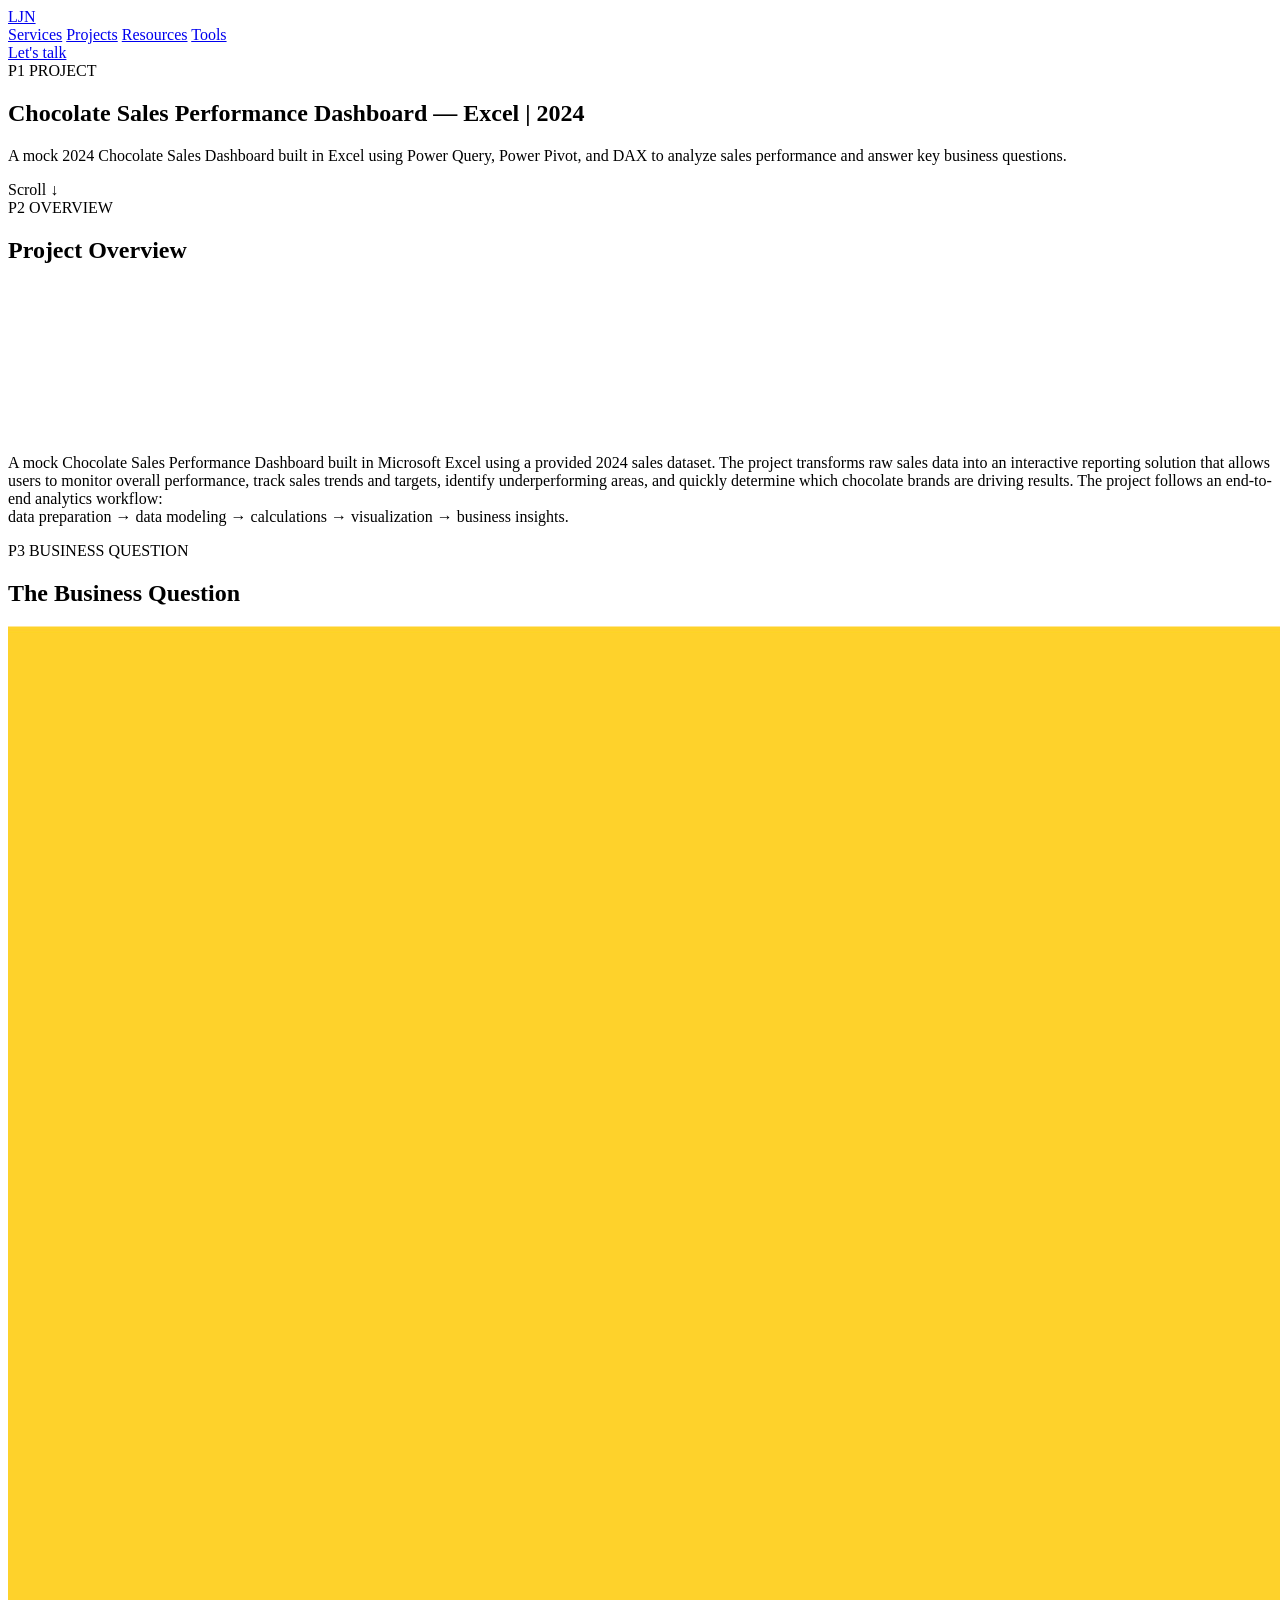
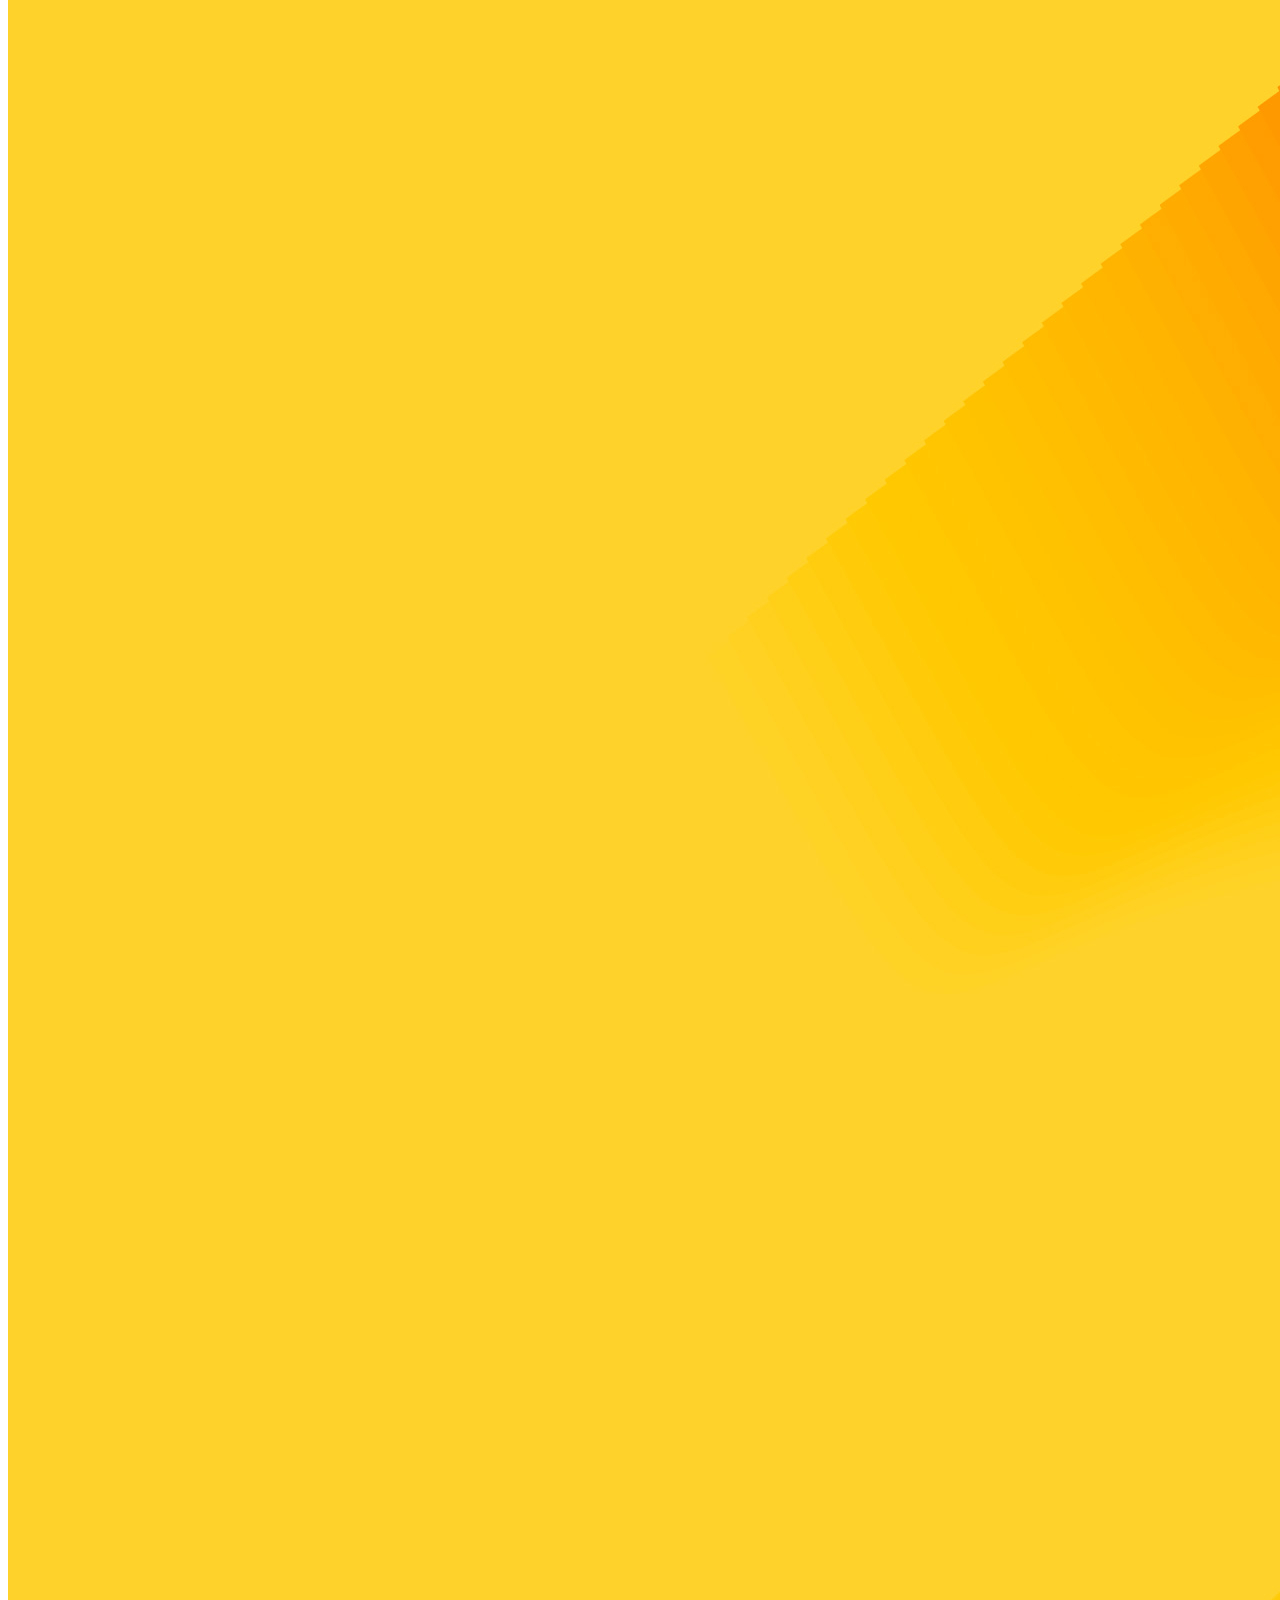
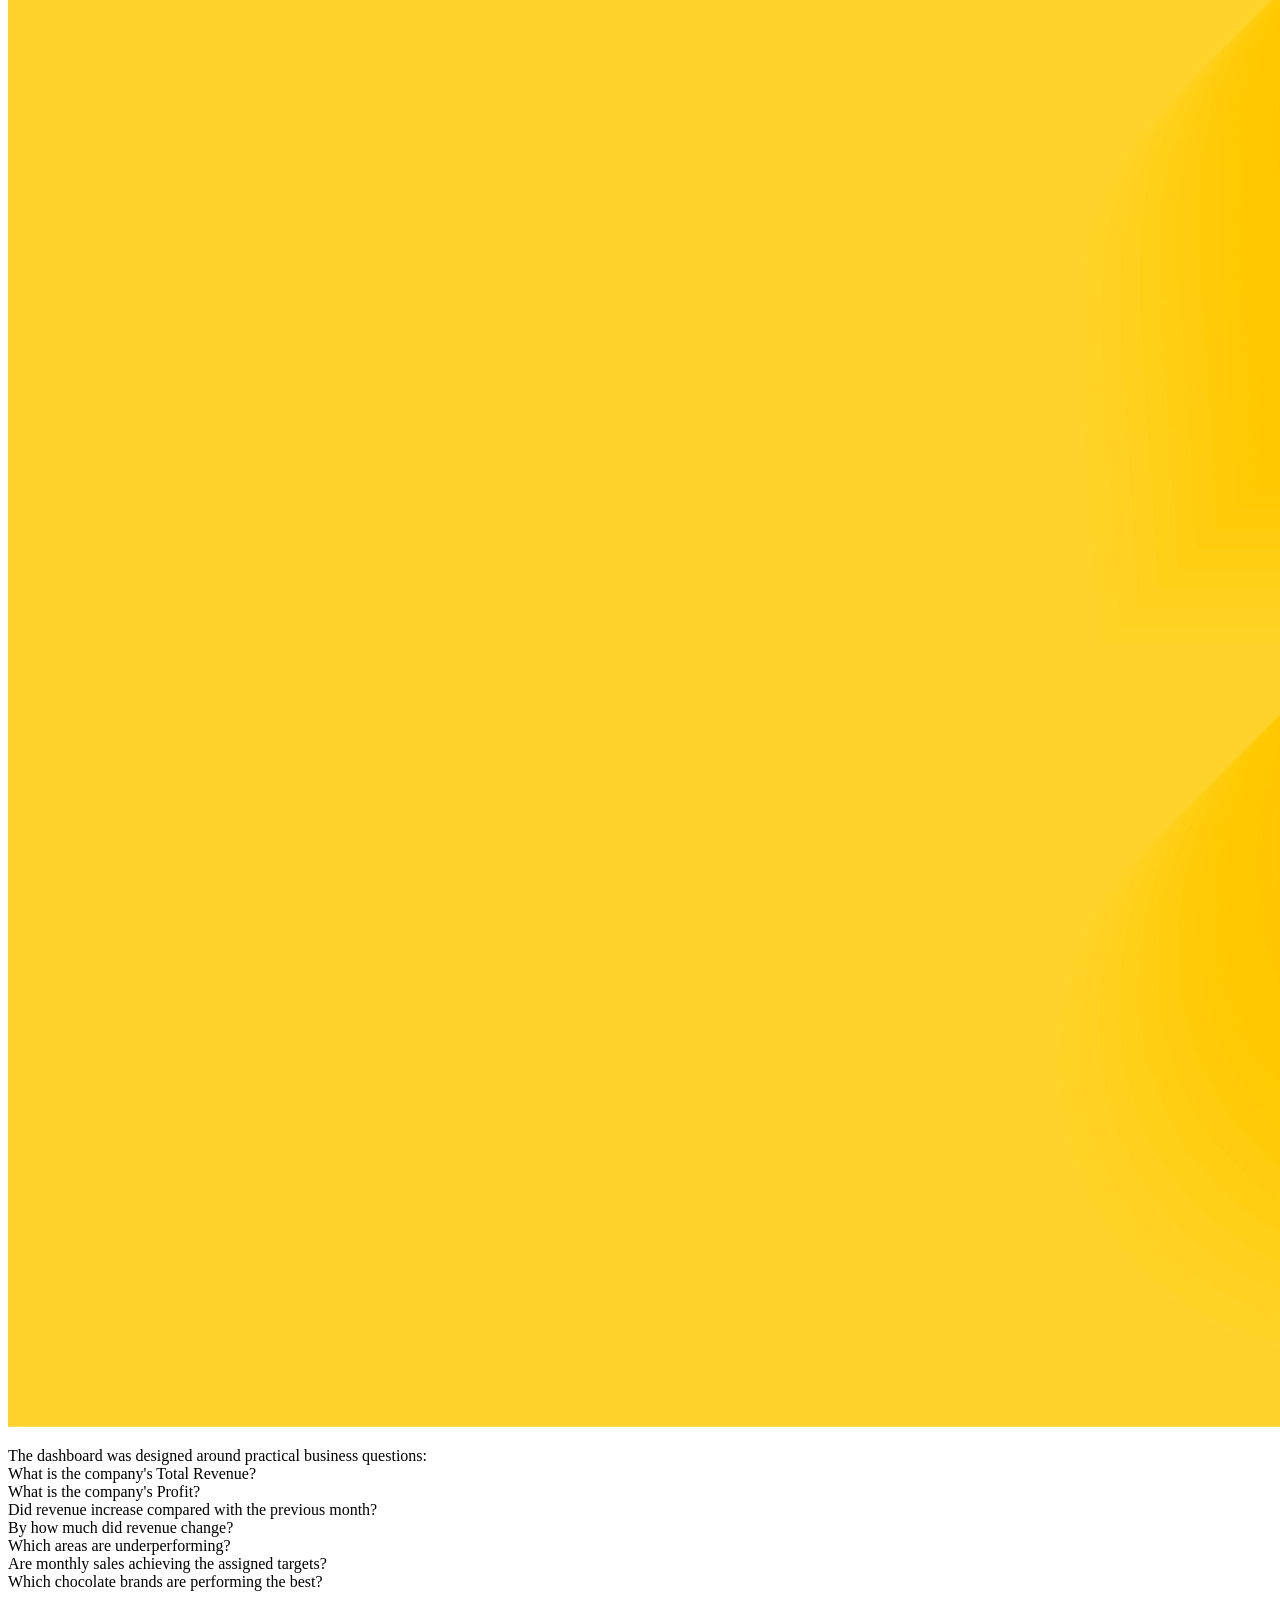
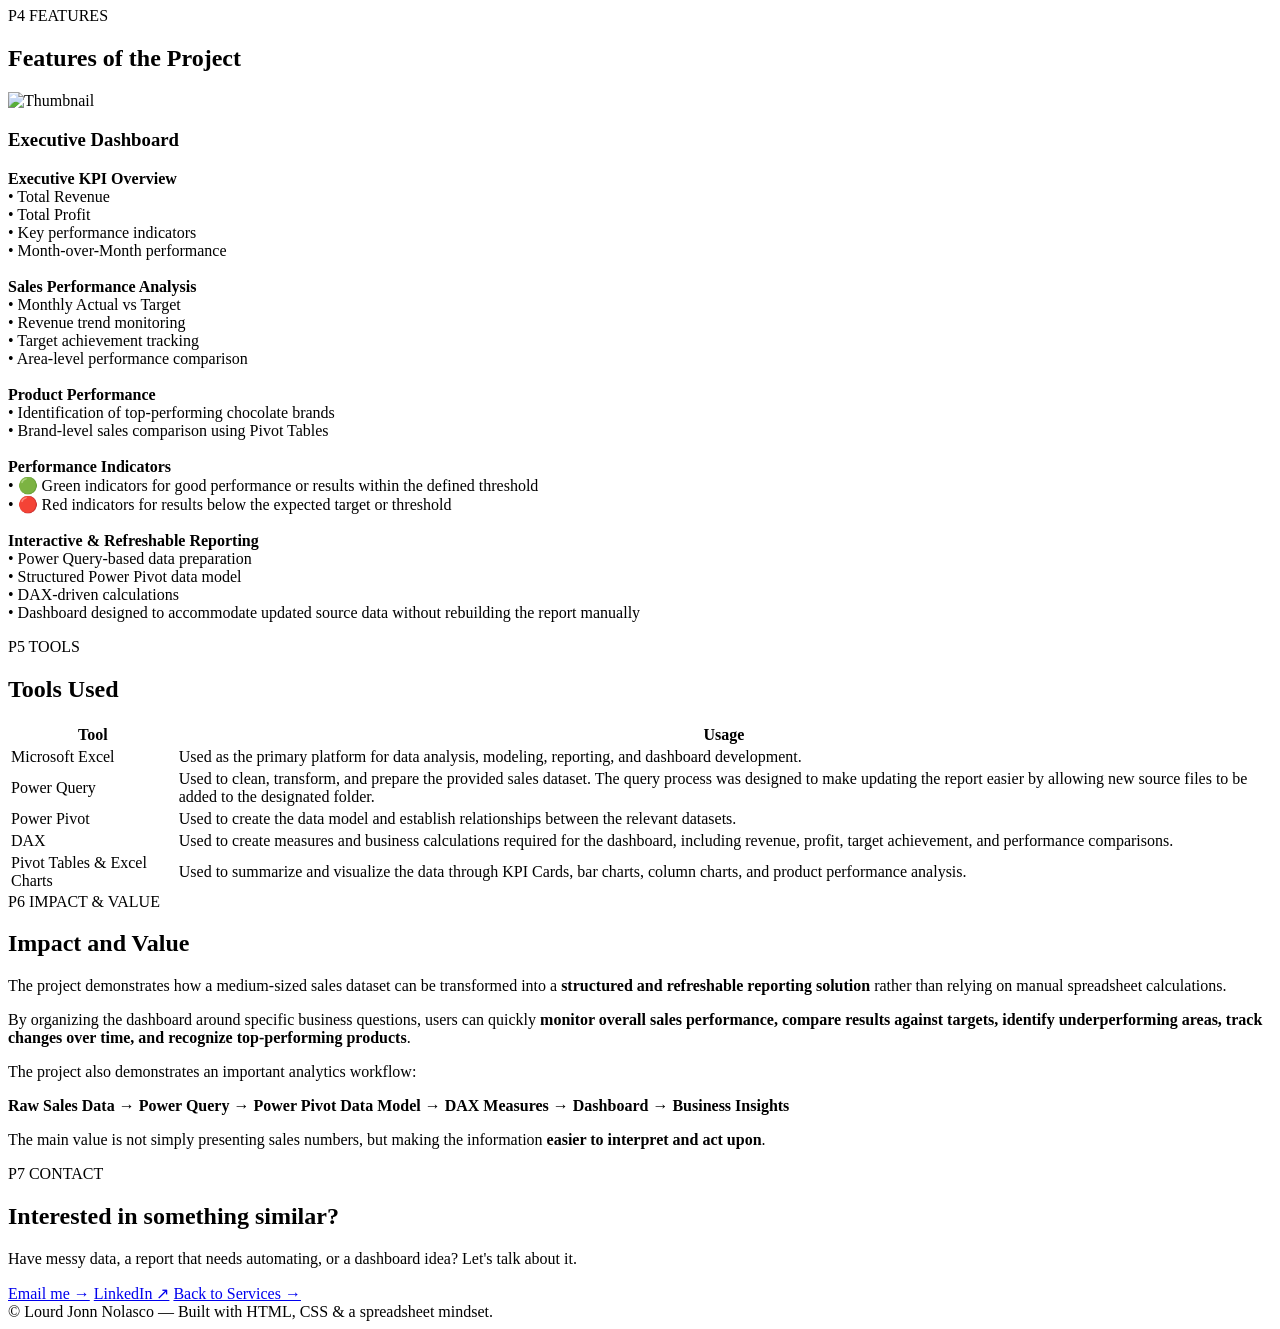
==== commit e7568eba: "Update Project1.html" ====
--- a/Project1.html
+++ b/Project1.html
@@ -3,12 +3,12 @@
 <head>
 <meta charset="UTF-8">
 <meta name="viewport" content="width=device-width, initial-scale=1.0">
-<title>Chocolate Sales Performance Dashboard — Excel</title>
+<title>Project Title Goes Here — Lourd Jonn Nolasco</title>
 <meta name="description" content="One-line description of what this project does.">
 <link rel="preconnect" href="https://fonts.googleapis.com">
 <link rel="preconnect" href="https://fonts.gstatic.com" crossorigin>
 <link href="https://fonts.googleapis.com/css2?family=Space+Grotesk:wght@400;500;600;700&family=Inter:wght@400;500;600&family=JetBrains+Mono:wght@400;500;600&display=swap" rel="stylesheet">
-<link rel="stylesheet" href="assets/css/style.css">
+<link rel="stylesheet" href="assets1/css/style.css">
 </head>
 <body>
 
@@ -89,7 +89,7 @@
     <h2>Features of the Project</h2>
 
     <div class="split-block">
-      <img src="assets/images/projects/Proj 1/Thumbnail Chocolate Sales Dashboard.jpg" alt="Thumbnail" class="split-image">
+      <img src="assets/images/projects/proj 1/Thumbnail Chocolate Sales Dashboard.jpg" alt="Thumbnail" class="split-image">
       <div class="split-content">
         <h3>Executive Dashboard</h3>
         <p class="split-text"><strong>Executive KPI Overview</strong><br>
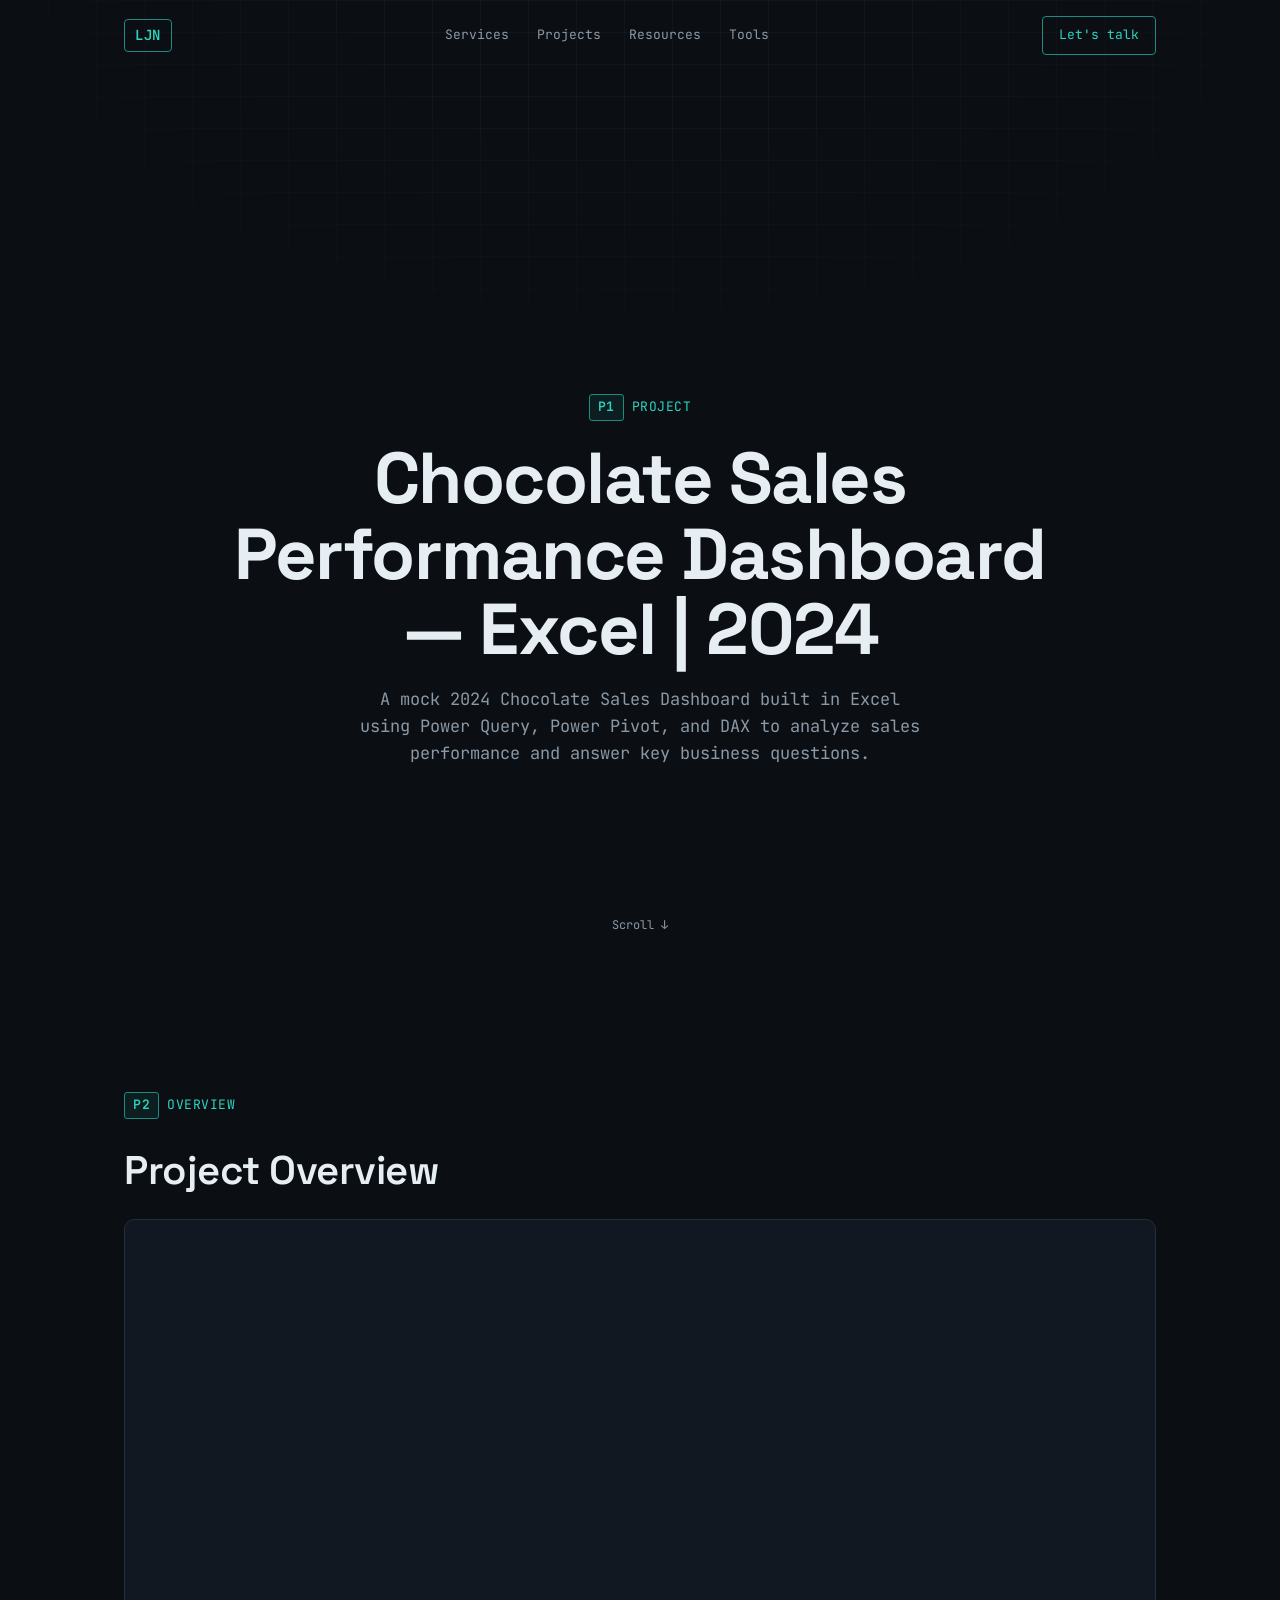
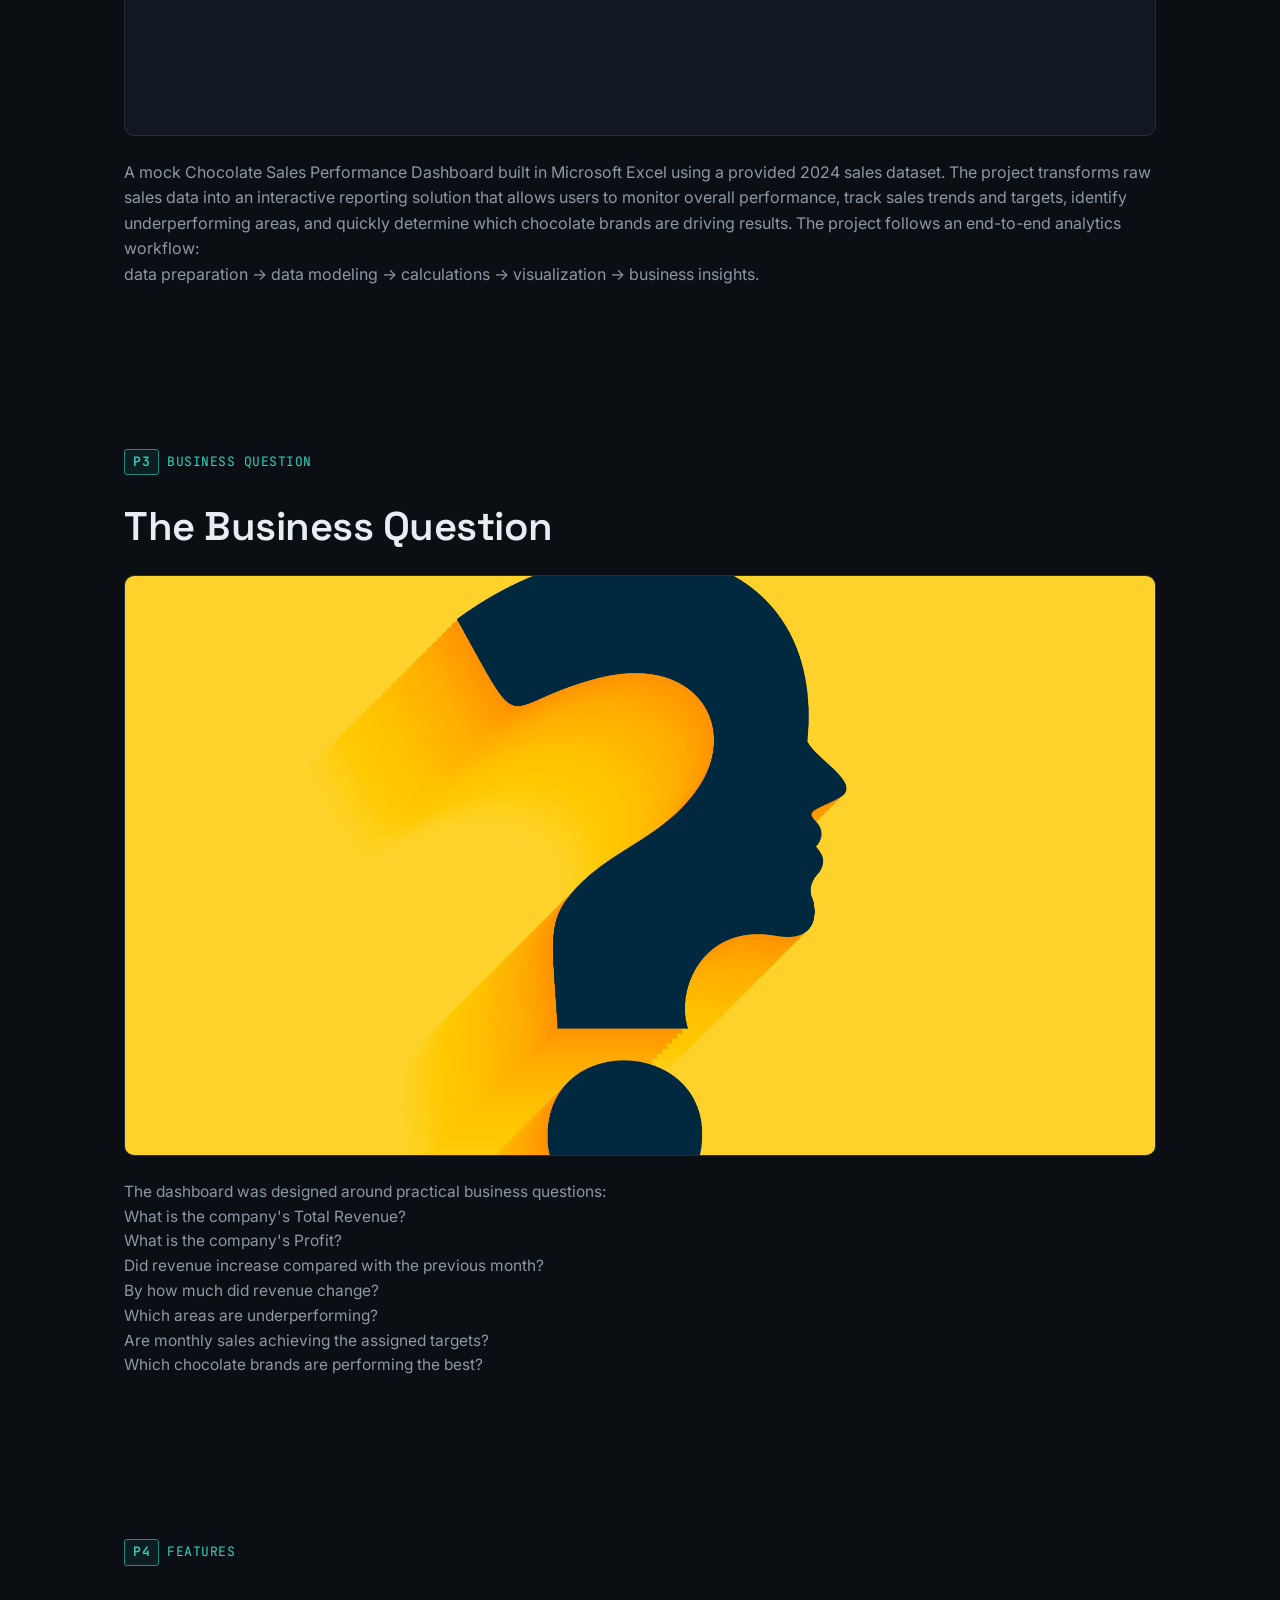
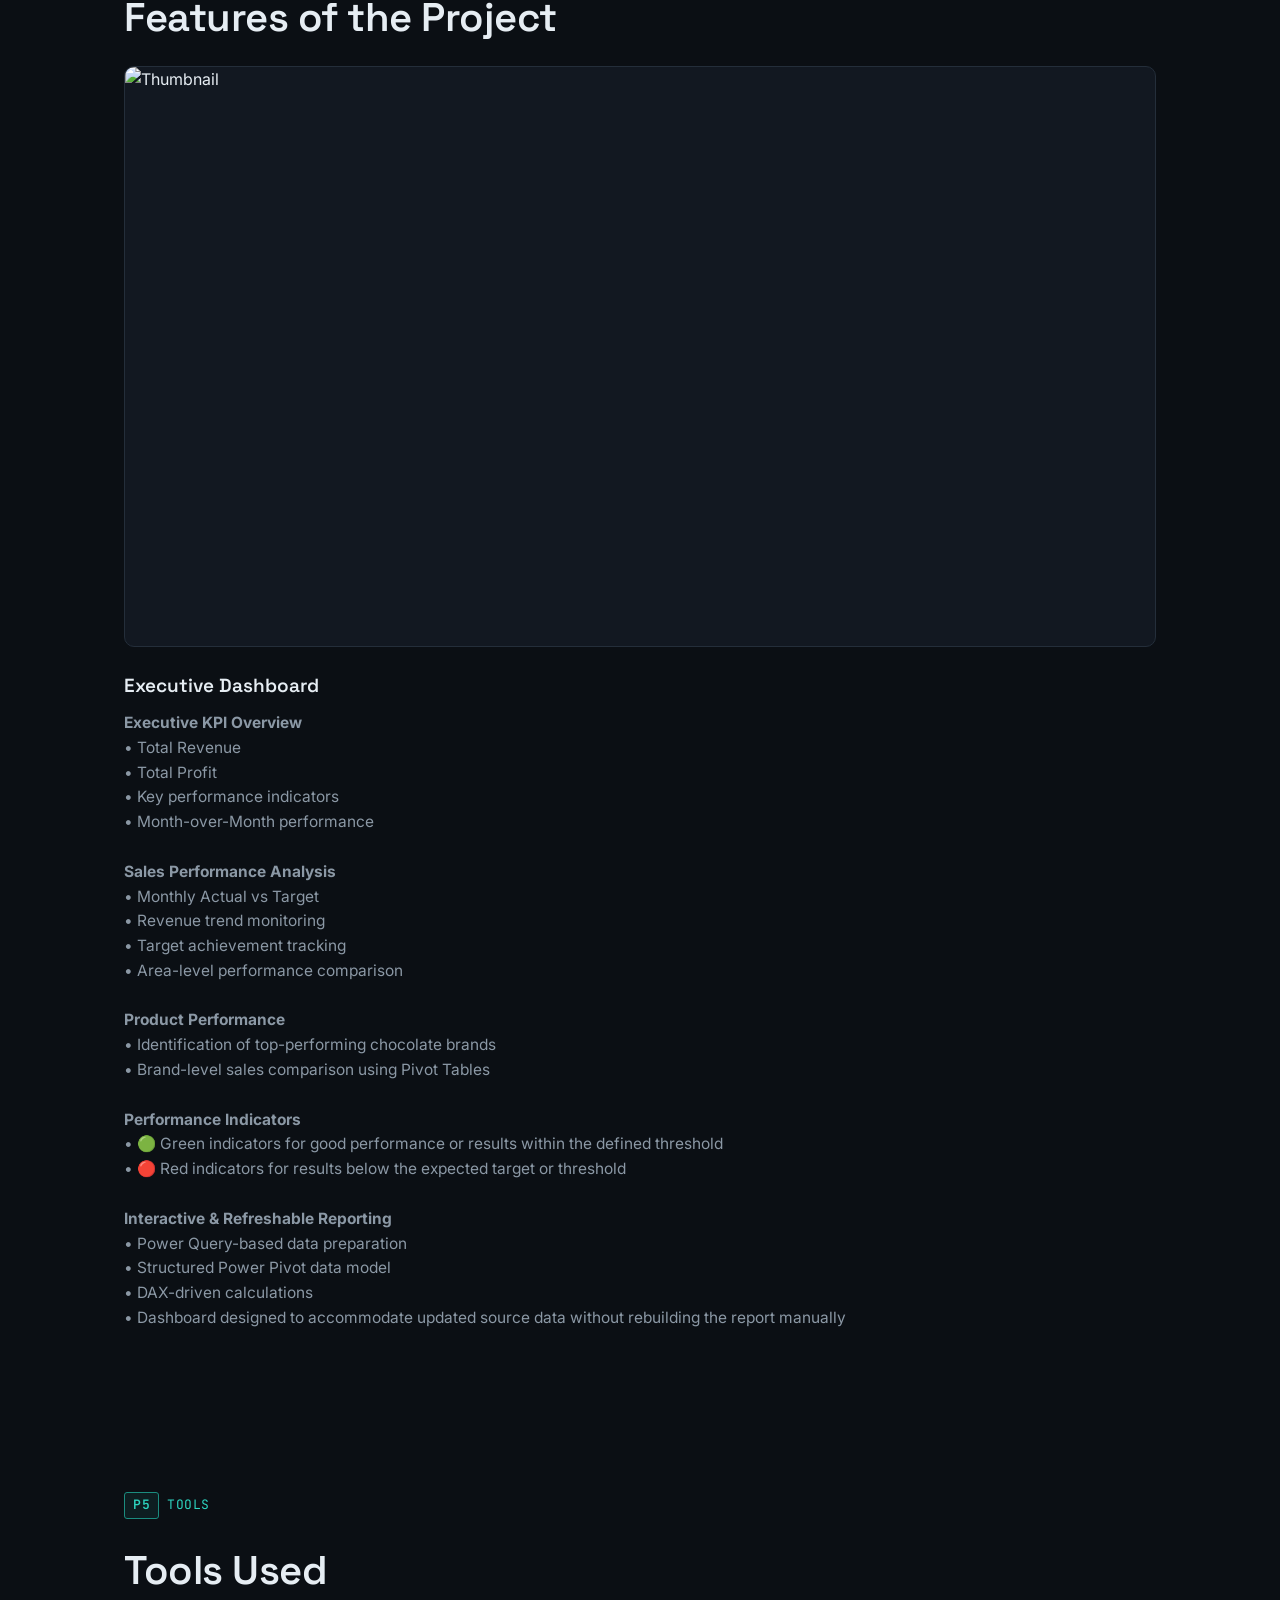
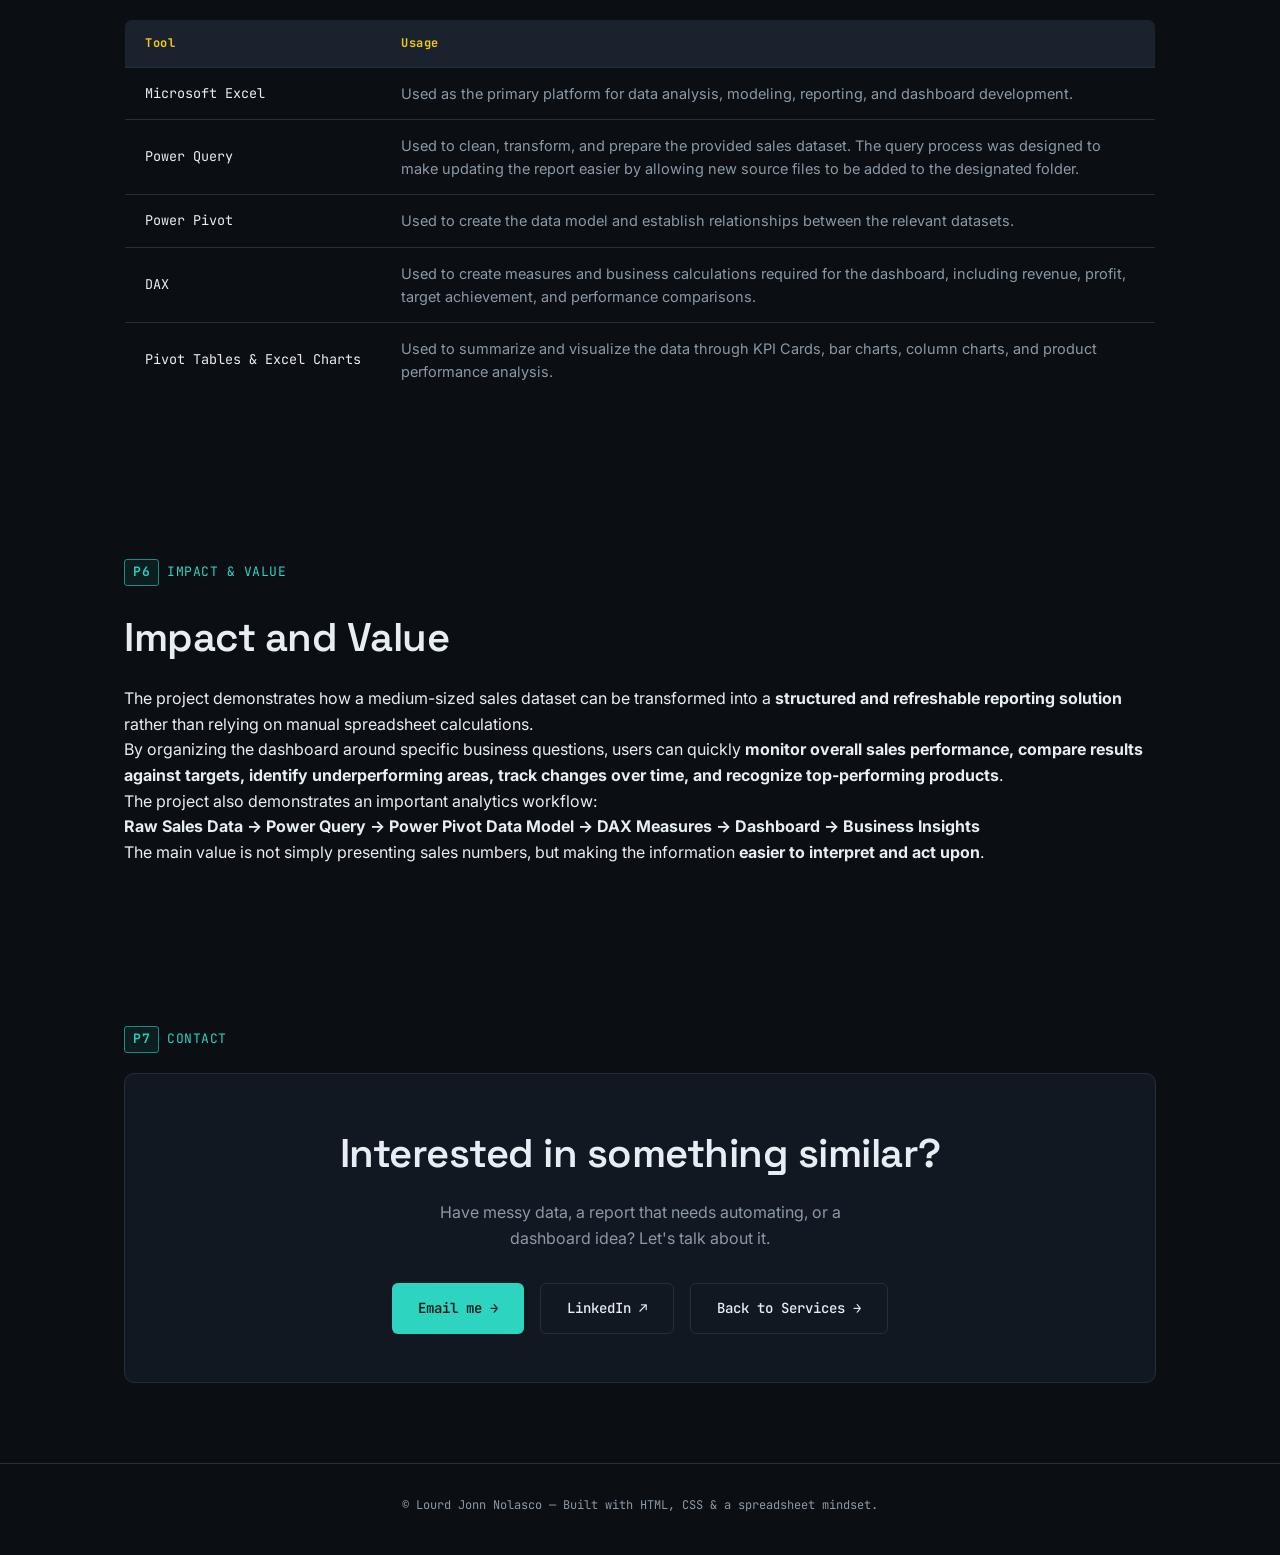
==== commit 7af473b5: "Update Project1.html" ====
--- a/Project1.html
+++ b/Project1.html
@@ -8,7 +8,7 @@
 <link rel="preconnect" href="https://fonts.googleapis.com">
 <link rel="preconnect" href="https://fonts.gstatic.com" crossorigin>
 <link href="https://fonts.googleapis.com/css2?family=Space+Grotesk:wght@400;500;600;700&family=Inter:wght@400;500;600&family=JetBrains+Mono:wght@400;500;600&display=swap" rel="stylesheet">
-<link rel="stylesheet" href="assets1/css/style.css">
+<link rel="stylesheet" href="assets/css/style.css">
 </head>
 <body>
 
--- a/assets/css/style.css
+++ b/assets/css/style.css
@@ -0,0 +1,624 @@
+:root{
+  --bg:#0B0F14;
+  --surface:#121821;
+  --surface-2:#1A222D;
+  --border:#242E3A;
+  --text:#E6EDF3;
+  --text-muted:#8B98A5;
+  --accent:#2DD4BF;
+  --accent-dim:#1B8C7F;
+  --accent-2:#F2C811;
+  --font-display:'Space Grotesk', sans-serif;
+  --font-body:'Inter', sans-serif;
+  --font-mono:'JetBrains Mono', monospace;
+}
+
+*{margin:0;padding:0;box-sizing:border-box;}
+
+html{scroll-behavior:smooth;}
+
+body{
+  background:var(--bg);
+  color:var(--text);
+  font-family:var(--font-body);
+  line-height:1.6;
+  -webkit-font-smoothing:antialiased;
+}
+
+a{color:inherit;text-decoration:none;}
+
+.grid-bg{
+  position:fixed;
+  inset:0;
+  background-image:
+    linear-gradient(to right, rgba(230,237,243,0.035) 1px, transparent 1px),
+    linear-gradient(to bottom, rgba(230,237,243,0.035) 1px, transparent 1px);
+  background-size:48px 32px;
+  mask-image:radial-gradient(ellipse 80% 60% at 50% 0%, #000 20%, transparent 75%);
+  pointer-events:none;
+  z-index:0;
+}
+
+.wrap{
+  max-width:1080px;
+  margin:0 auto;
+  padding:0 24px;
+  position:relative;
+  z-index:1;
+}
+
+/* NAV */
+nav.site-nav{
+  position:fixed;
+  top:0;left:0;right:0;
+  z-index:100;
+  background:rgba(11,15,20,0.85);
+  backdrop-filter:blur(10px);
+  border-bottom:1px solid var(--border);
+}
+.nav-inner{
+  max-width:1080px;
+  margin:0 auto;
+  padding:16px 24px;
+  display:flex;
+  align-items:center;
+  justify-content:space-between;
+}
+.logo{
+  font-family:var(--font-mono);
+  font-size:14px;
+  font-weight:600;
+  color:var(--accent);
+  border:1px solid var(--accent-dim);
+  padding:4px 10px;
+  border-radius:4px;
+  letter-spacing:0.5px;
+}
+.nav-links{
+  display:flex;
+  gap:28px;
+  font-family:var(--font-mono);
+  font-size:13px;
+  color:var(--text-muted);
+}
+.nav-links a{transition:color .2s;}
+.nav-links a:hover{color:var(--accent);}
+.nav-cta{
+  font-family:var(--font-mono);
+  font-size:13px;
+  padding:8px 16px;
+  border:1px solid var(--accent-dim);
+  border-radius:4px;
+  color:var(--accent);
+  transition:all .2s;
+  white-space:nowrap;
+}
+.nav-cta:hover{background:var(--accent);color:#06110F;}
+
+@media (max-width:800px){
+  .nav-links{display:none;}
+}
+
+/* SECTION shared */
+section{
+  padding:120px 0 40px;
+  position:relative;
+}
+.eyebrow{
+  font-family:var(--font-mono);
+  font-size:13px;
+  color:var(--accent);
+  display:inline-flex;
+  align-items:center;
+  gap:8px;
+  margin-bottom:20px;
+  letter-spacing:0.5px;
+}
+.eyebrow .cell{
+  border:1px solid var(--accent-dim);
+  background:rgba(45,212,191,0.08);
+  padding:2px 8px;
+  border-radius:3px;
+  font-weight:600;
+}
+h2{
+  font-family:var(--font-display);
+  font-size:clamp(28px,4vw,40px);
+  font-weight:600;
+  margin-bottom:16px;
+  letter-spacing:-0.5px;
+}
+h3{font-family:var(--font-display);font-weight:600;}
+.section-intro{
+  color:var(--text-muted);
+  max-width:560px;
+  margin-bottom:56px;
+  font-size:16px;
+}
+
+/* HERO */
+#hero{padding-top:160px;padding-bottom:100px;}
+.formula-bar{
+  display:flex;
+  align-items:center;
+  gap:0;
+  font-family:var(--font-mono);
+  font-size:13px;
+  border:1px solid var(--border);
+  border-radius:6px;
+  background:var(--surface);
+  max-width:560px;
+  margin-bottom:36px;
+  overflow:hidden;
+}
+.formula-bar .fx{
+  padding:10px 14px;
+  color:var(--text-muted);
+  border-right:1px solid var(--border);
+  font-style:italic;
+}
+.formula-bar .formula{
+  padding:10px 14px;
+  color:var(--accent);
+  overflow-x:auto;
+  white-space:nowrap;
+}
+.formula-bar .formula .str{color:var(--accent-2);}
+
+.hero-top{
+  display:flex;
+  align-items:center;
+  gap:24px;
+  margin-bottom:12px;
+}
+.hero-photo{
+  width:96px;
+  height:96px;
+  border-radius:50%;
+  object-fit:cover;
+  border:2px solid var(--accent-dim);
+  flex-shrink:0;
+}
+.hero-title{
+  font-family:var(--font-display);
+  font-weight:700;
+  font-size:clamp(38px,6vw,64px);
+  line-height:1.05;
+  letter-spacing:-1.5px;
+  margin:0;
+}
+.hero-subtitle{
+  font-family:var(--font-mono);
+  color:var(--accent);
+  font-size:clamp(15px,2vw,19px);
+  margin-bottom:28px;
+}
+.hero-bio{
+  max-width:620px;
+  color:var(--text-muted);
+  font-size:16px;
+  margin-bottom:40px;
+}
+.hero-bio strong{color:var(--text);font-weight:500;}
+
+.btn-row{display:flex;gap:16px;flex-wrap:wrap;}
+.btn{
+  font-family:var(--font-mono);
+  font-size:14px;
+  padding:13px 26px;
+  border-radius:6px;
+  font-weight:500;
+  transition:all .2s;
+  display:inline-flex;
+  align-items:center;
+  gap:8px;
+}
+.btn-primary{
+  background:var(--accent);
+  color:#06110F;
+}
+.btn-primary:hover{background:#4de3d1;transform:translateY(-1px);}
+.btn-secondary{
+  border:1px solid var(--border);
+  color:var(--text);
+}
+.btn-secondary:hover{border-color:var(--accent-dim);color:var(--accent);}
+
+/* SERVICES */
+.services-grid{
+  display:grid;
+  grid-template-columns:repeat(3,1fr);
+  gap:20px;
+}
+.service-card{
+  background:var(--surface);
+  border:1px solid var(--border);
+  border-radius:8px;
+  padding:28px 24px;
+  display:flex;
+  flex-direction:column;
+  align-items:flex-start;
+  transition:border-color .2s, transform .2s;
+}
+.service-card:hover{border-color:var(--accent-dim);transform:translateY(-3px);}
+.service-ref{
+  font-family:var(--font-mono);
+  font-size:12px;
+  color:var(--accent-2);
+  margin-bottom:16px;
+  display:block;
+}
+.service-card h3{
+  font-size:19px;
+  margin-bottom:10px;
+}
+.service-card p{color:var(--text-muted);font-size:14.5px;margin-bottom:18px;flex:1;}
+.service-cta{
+  font-family:var(--font-mono);
+  font-size:12.5px;
+  color:var(--accent);
+  border:1px solid var(--accent-dim);
+  padding:8px 14px;
+  border-radius:5px;
+  display:inline-flex;
+  align-items:center;
+  gap:6px;
+  transition:all .2s;
+}
+.service-cta:hover{background:var(--accent);color:#06110F;}
+
+/* PROJECTS */
+.projects-grid{
+  display:grid;
+  grid-template-columns:repeat(3,1fr);
+  gap:20px;
+}
+.project-card{
+  display:flex;
+  flex-direction:column;
+  border:1px solid var(--border);
+  border-radius:8px;
+  overflow:hidden;
+  color:var(--text-muted);
+  background:var(--surface);
+  transition:border-color .2s, transform .2s;
+}
+.project-card:hover{border-color:var(--accent-dim);transform:translateY(-3px);}
+
+.project-thumb{
+  position:relative;
+  width:100%;
+  aspect-ratio:16/10;
+  background:var(--surface-2);
+  overflow:hidden;
+  border-bottom:1px solid var(--border);
+}
+.project-thumb img{
+  width:100%;
+  height:100%;
+  object-fit:cover;
+  display:block;
+  transition:transform .35s;
+}
+.project-card:hover .project-thumb img{transform:scale(1.06);}
+
+.project-thumb-overlay{
+  position:absolute;
+  inset:auto 0 0 0;
+  background:linear-gradient(to top, rgba(11,15,20,0.92), transparent);
+  color:var(--accent);
+  font-family:var(--font-mono);
+  font-size:12px;
+  padding:24px 16px 10px;
+  opacity:0;
+  transition:opacity .2s;
+}
+.project-card:hover .project-thumb-overlay{opacity:1;}
+
+/* Fallback shown when a thumbnail image fails to load (placeholder state) */
+.project-thumb.no-thumb img{display:none;}
+.project-thumb.no-thumb::after{
+  content:'Add a thumbnail (JPG / PNG / GIF) in /projects';
+  position:absolute;
+  inset:0;
+  display:flex;
+  align-items:center;
+  justify-content:center;
+  text-align:center;
+  padding:20px;
+  font-family:var(--font-mono);
+  font-size:12px;
+  color:var(--text-muted);
+  background:repeating-linear-gradient(45deg, var(--surface), var(--surface) 10px, var(--surface-2) 10px, var(--surface-2) 20px);
+}
+
+.project-body{
+  padding:20px 22px 24px;
+  flex:1;
+  display:flex;
+  flex-direction:column;
+}
+.project-card .ref{
+  font-family:var(--font-mono);
+  font-size:12px;
+  color:var(--text-muted);
+}
+.project-card h3{
+  font-size:17px;
+  color:var(--text);
+  margin:12px 0 8px;
+}
+.project-card p{font-size:14px;flex:1;}
+.project-card .status{
+  font-family:var(--font-mono);
+  font-size:11px;
+  color:var(--accent);
+  border:1px solid var(--accent-dim);
+  display:inline-block;
+  padding:3px 8px;
+  border-radius:3px;
+  margin-top:16px;
+  width:fit-content;
+}
+
+/* RESOURCES */
+.resource-block{
+  background:var(--surface);
+  border:1px solid var(--border);
+  border-radius:8px;
+  margin-bottom:20px;
+  overflow:hidden;
+}
+.resource-header{
+  display:flex;
+  align-items:center;
+  justify-content:space-between;
+  padding:14px 20px;
+  border-bottom:1px solid var(--border);
+  background:var(--surface-2);
+}
+.resource-title{
+  font-family:var(--font-mono);
+  font-size:13px;
+  color:var(--text);
+  display:flex;
+  align-items:center;
+  gap:10px;
+}
+.resource-title .tag{
+  font-size:10px;
+  color:var(--accent-2);
+  border:1px solid rgba(242,200,17,0.3);
+  padding:2px 6px;
+  border-radius:3px;
+}
+.copy-btn{
+  font-family:var(--font-mono);
+  font-size:12px;
+  color:var(--text-muted);
+  background:none;
+  border:1px solid var(--border);
+  padding:5px 12px;
+  border-radius:4px;
+  cursor:pointer;
+  transition:all .2s;
+}
+.copy-btn:hover{color:var(--accent);border-color:var(--accent-dim);}
+.copy-btn.copied{color:var(--accent);border-color:var(--accent);}
+pre{
+  padding:20px;
+  overflow-x:auto;
+  font-family:var(--font-mono);
+  font-size:13px;
+  line-height:1.7;
+  color:#c9d6e0;
+}
+pre .kw{color:var(--accent);}
+pre .str{color:var(--accent-2);}
+pre .cm{color:var(--text-muted);font-style:italic;}
+.resource-note{
+  color:var(--text-muted);
+  font-size:14px;
+  margin-bottom:24px;
+}
+
+/* TOOLS */
+.tools-grid{
+  display:grid;
+  grid-template-columns:repeat(5,1fr);
+  gap:14px;
+}
+.tool-badge{
+  background:var(--surface);
+  border:1px solid var(--border);
+  border-radius:8px;
+  padding:22px 16px;
+  text-align:center;
+  transition:all .2s;
+}
+.tool-badge:hover{border-color:var(--accent-dim);transform:translateY(-2px);}
+.tool-badge .tool-name{
+  font-family:var(--font-mono);
+  font-size:13px;
+  font-weight:500;
+}
+
+/* CONTACT */
+#contact{padding-bottom:60px;}
+.contact-box{
+  background:var(--surface);
+  border:1px solid var(--border);
+  border-radius:10px;
+  padding:48px 40px;
+  text-align:center;
+}
+.contact-box h2{margin-bottom:14px;}
+.contact-box p{color:var(--text-muted);max-width:480px;margin:0 auto 32px;}
+.contact-links{
+  display:flex;
+  justify-content:center;
+  gap:16px;
+  flex-wrap:wrap;
+}
+
+footer{
+  text-align:center;
+  padding:32px 24px 40px;
+  font-family:var(--font-mono);
+  font-size:12px;
+  color:var(--text-muted);
+  border-top:1px solid var(--border);
+  margin-top:20px;
+  position:relative;
+  z-index:1;
+}
+
+@media (max-width:800px){
+  .services-grid, .projects-grid{grid-template-columns:1fr;}
+  .tools-grid{grid-template-columns:repeat(2,1fr);}
+}
+
+@media (prefers-reduced-motion:reduce){
+  html{scroll-behavior:auto;}
+  *{transition:none !important;}
+}
+
+:focus-visible{
+  outline:2px solid var(--accent);
+  outline-offset:2px;
+}
+
+
+
+/* ===== COVER ===== */
+.cover{
+  min-height:100svh;
+  display:flex;
+  flex-direction:column;
+  align-items:center;
+  justify-content:center;
+  text-align:center;
+  padding:120px 24px 0;
+  position:relative;
+}
+.cover-inner{
+  max-width:820px;
+  margin:0 auto;
+  width:100%;
+  display:flex;
+  flex-direction:column;
+  align-items:center;
+}
+.cover h1{
+  font-family:var(--font-display);
+  font-weight:700;
+  font-size:clamp(36px,7vw,72px);
+  line-height:1.05;
+  letter-spacing:-1.5px;
+  margin-bottom:18px;
+  max-width:820px;
+}
+.cover-sub{
+  font-family:var(--font-mono);
+  color:var(--text-muted);
+  font-size:clamp(14px,2vw,17px);
+  max-width:560px;
+  margin:0 auto;
+}
+.scroll-hint{
+  position:absolute;
+  bottom:36px;
+  left:50%;
+  transform:translateX(-50%);
+  font-family:var(--font-mono);
+  font-size:12px;
+  color:var(--text-muted);
+  animation:bob 2s ease-in-out infinite;
+}
+@keyframes bob{
+  0%,100%{transform:translate(-50%,0);}
+  50%{transform:translate(-50%,6px);}
+}
+
+/* ===== OVERVIEW ===== */
+.overview-grid{
+  display:grid;
+  grid-template-columns:1fr;
+  gap:24px;
+}
+.overview-video{
+  border:1px solid var(--border);
+  border-radius:10px;
+  overflow:hidden;
+  background:var(--surface);
+}
+.overview-video video{
+  width:100%;
+  display:block;
+}
+.overview-text{color:var(--text-muted);font-size:16px;}
+
+/* ===== SPLIT BLOCKS (Business Question / Features) ===== */
+.split-block{
+  display:flex;
+  flex-direction:column;
+  gap:24px;
+  margin-bottom:64px;
+}
+.split-block:last-child{margin-bottom:0;}
+.split-image{
+  width:100%;
+  aspect-ratio:16/9;
+  border-radius:10px;
+  border:1px solid var(--border);
+  background:var(--surface);
+  object-fit:cover;
+}
+.split-content{width:100%;min-width:0;}
+.split-block h3{
+  font-size:19px;
+  margin-bottom:10px;
+}
+.split-text{color:var(--text-muted);font-size:15.5px;}
+
+/* ===== TOOLS TABLE ===== */
+.tools-table{
+  width:100%;
+  border-collapse:collapse;
+  border:1px solid var(--border);
+  border-radius:8px;
+  overflow:hidden;
+  font-size:14.5px;
+}
+.tools-table thead th{
+  text-align:left;
+  font-family:var(--font-mono);
+  font-size:12px;
+  letter-spacing:0.5px;
+  color:var(--accent-2);
+  background:var(--surface-2);
+  padding:14px 20px;
+  border-bottom:1px solid var(--border);
+}
+.tools-table tbody td{
+  padding:14px 20px;
+  border-bottom:1px solid var(--border);
+  color:var(--text-muted);
+}
+.tools-table tbody tr:last-child td{border-bottom:none;}
+.tools-table tbody td:first-child{
+  color:var(--text);
+  font-family:var(--font-mono);
+  font-size:13.5px;
+  white-space:nowrap;
+}
+.tools-table tbody tr:hover td{background:rgba(45,212,191,0.04);}
+
+/* ===== IMPACT ===== */
+.section-text{
+  color:var(--text-muted);
+  font-size:16px;
+  max-width:700px;
+}
+
+/* ===== RESPONSIVE ===== */
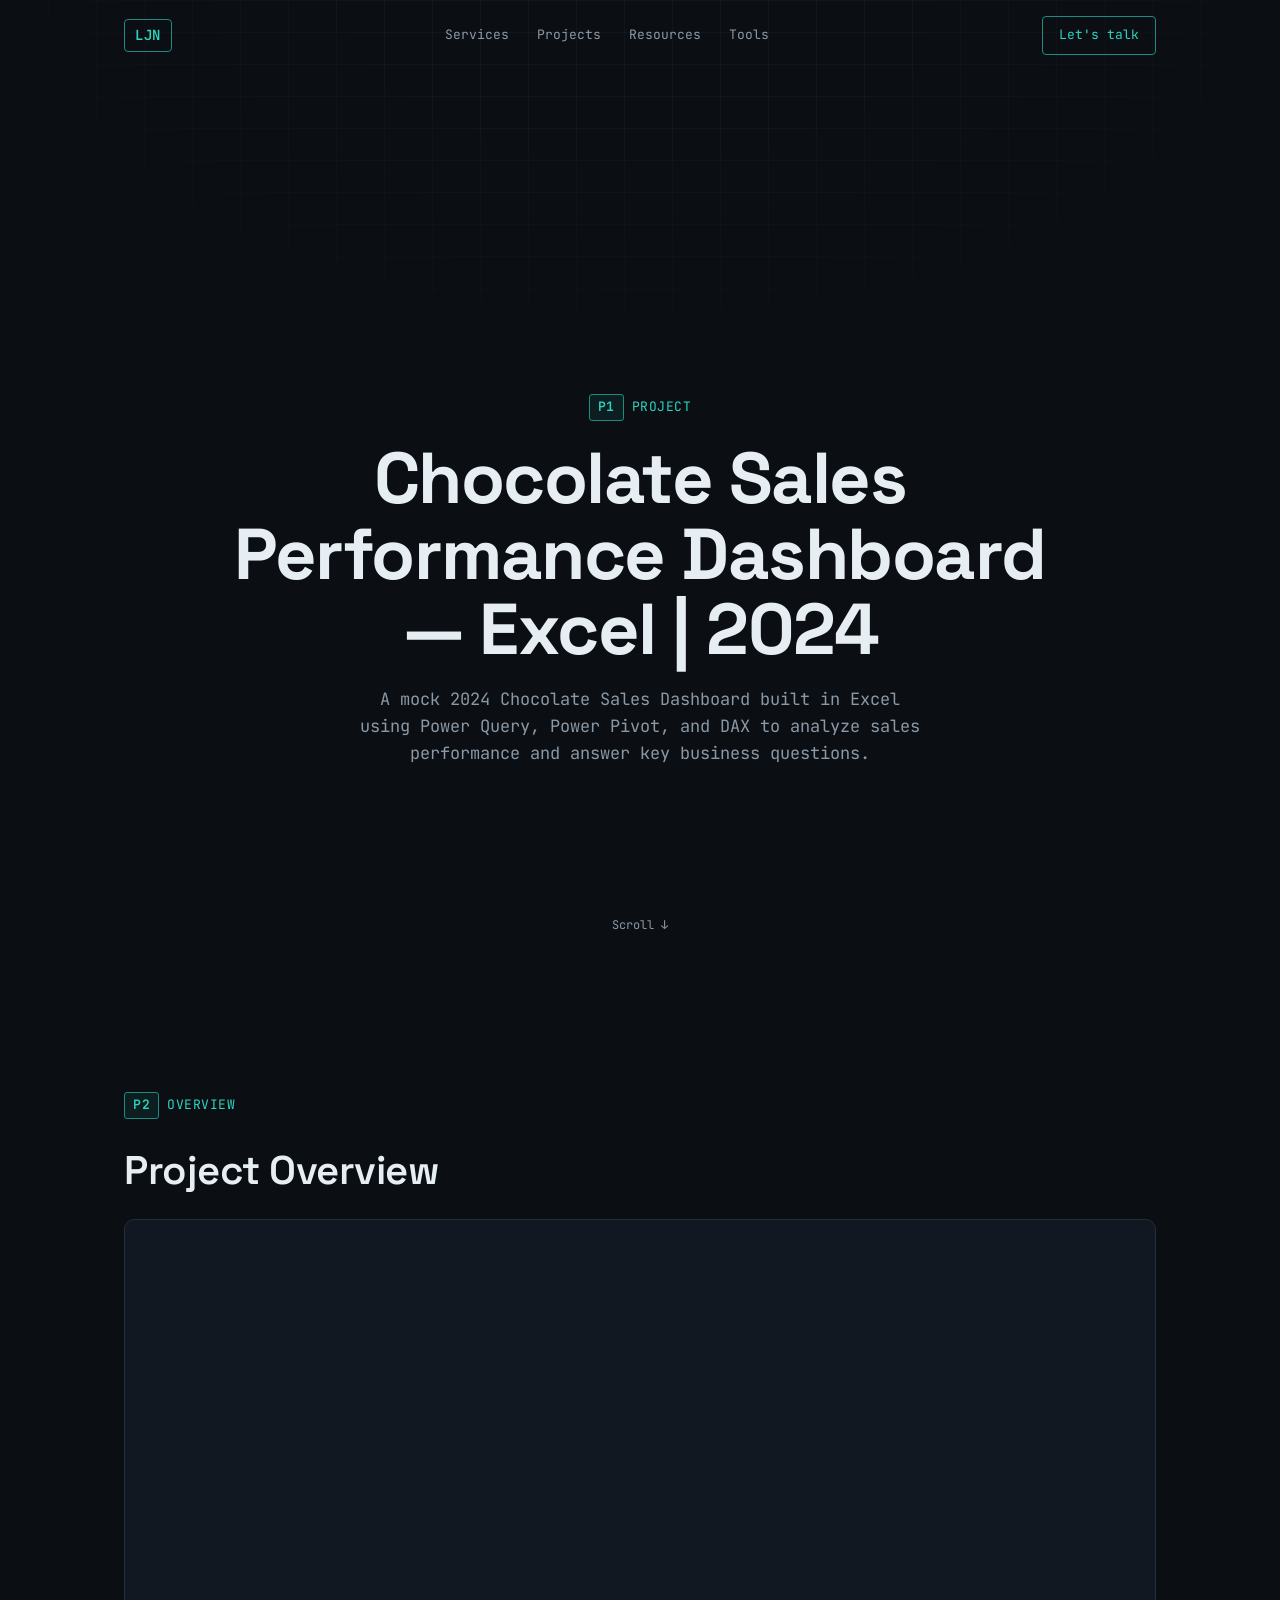
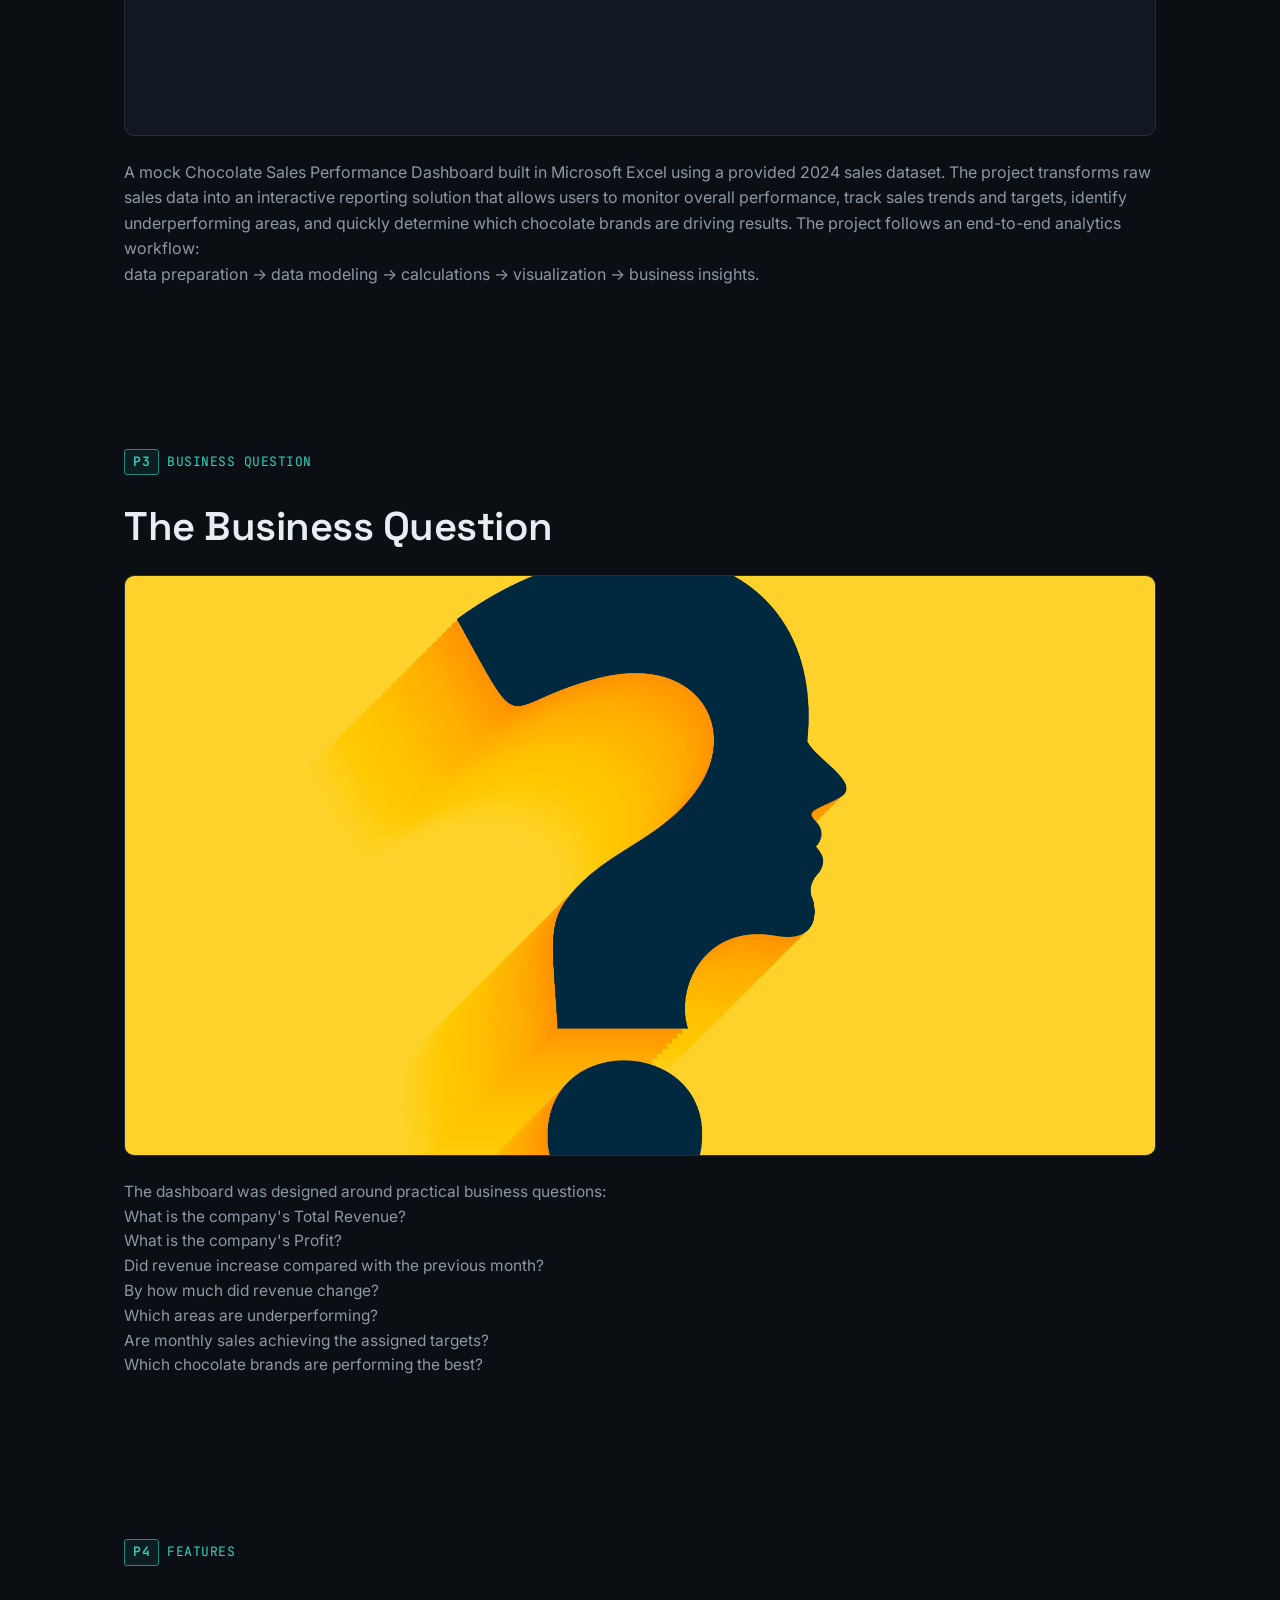
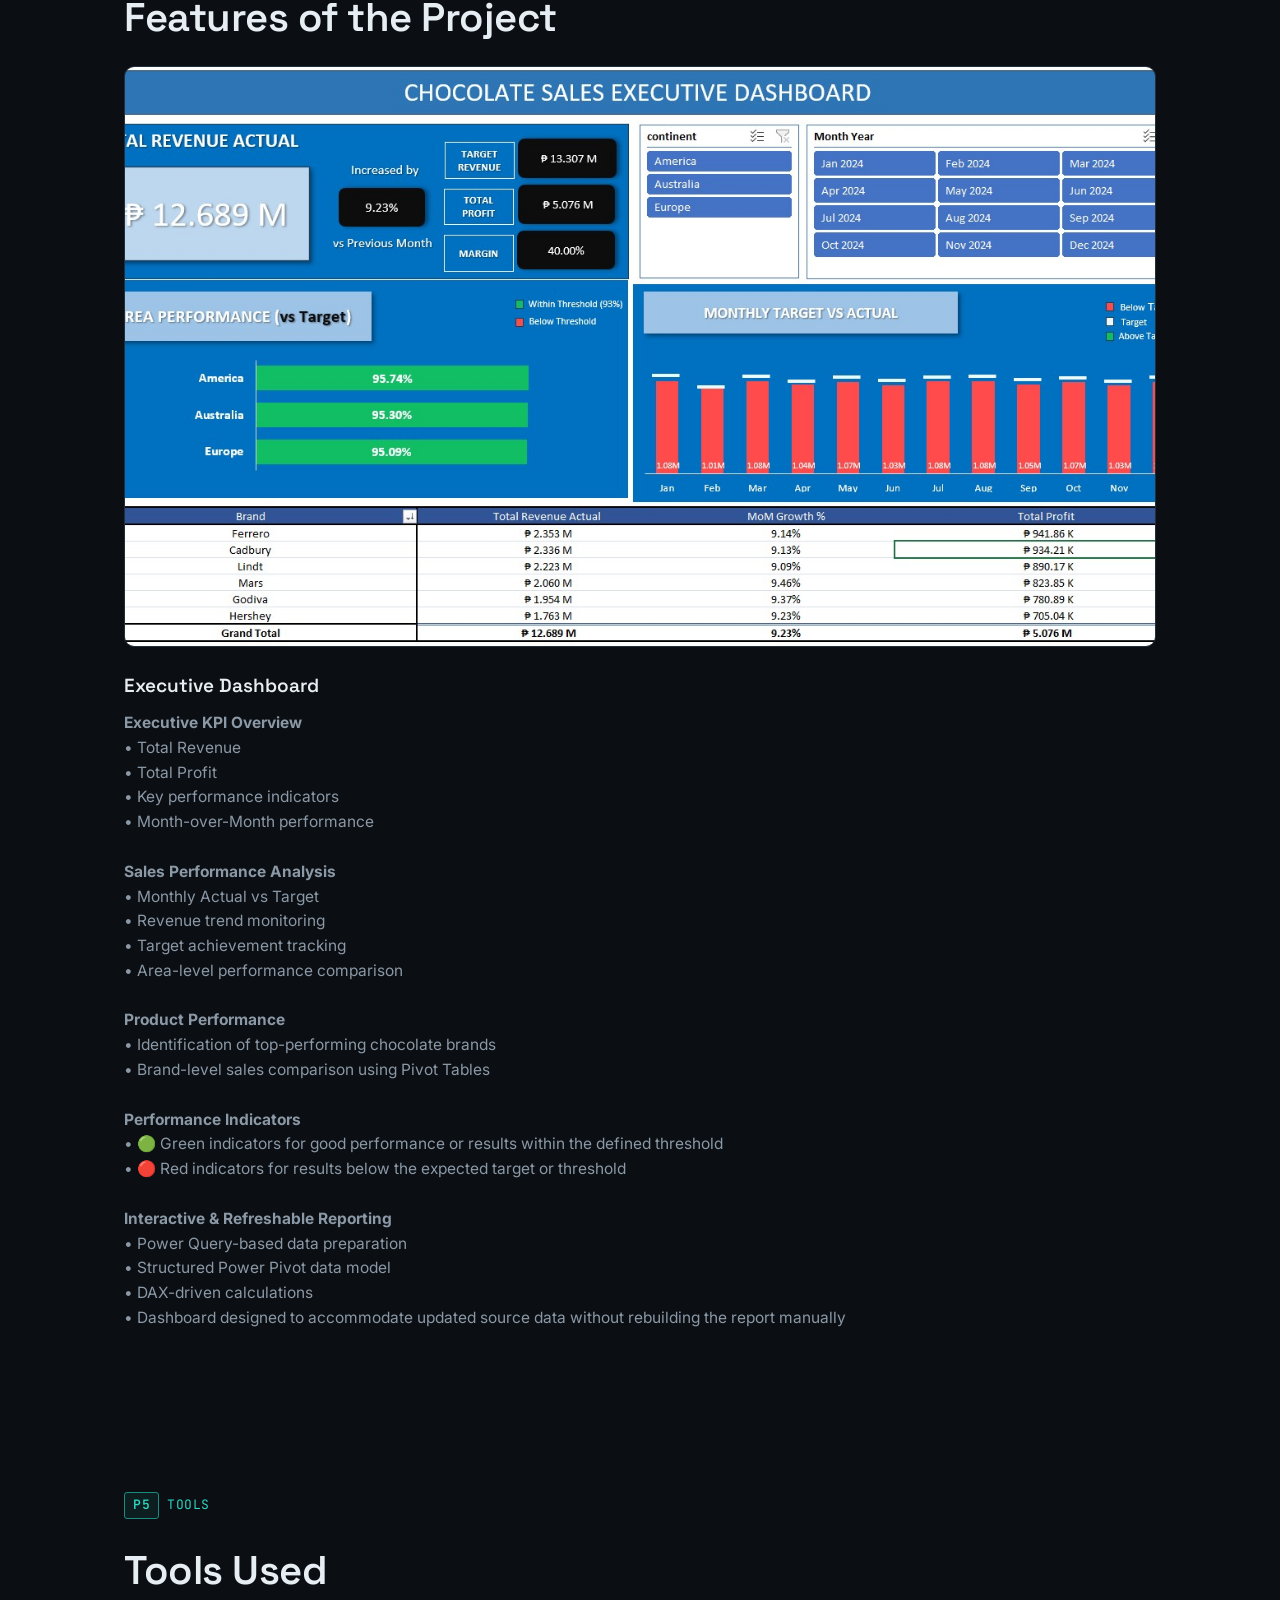
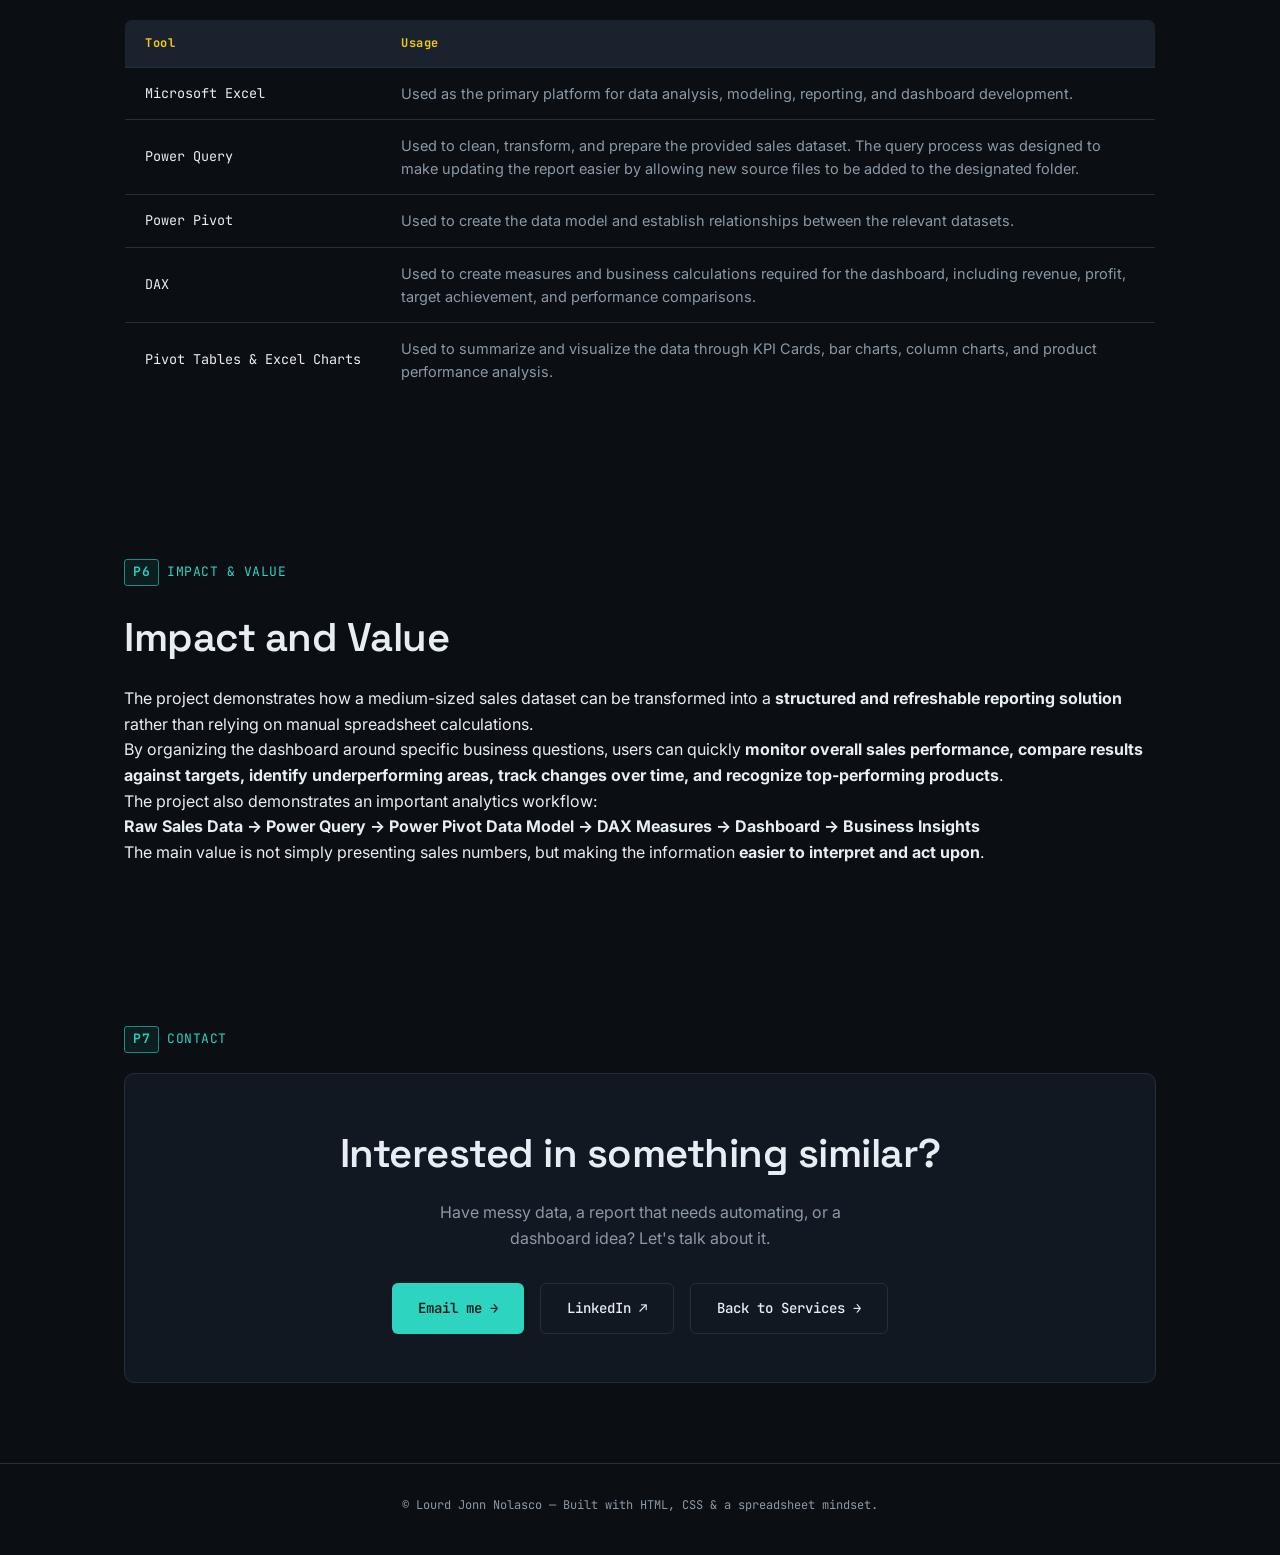
==== commit 6975e735: "Update Project1.html" ====
--- a/Project1.html
+++ b/Project1.html
@@ -89,7 +89,7 @@
     <h2>Features of the Project</h2>
 
     <div class="split-block">
-      <img src="assets/images/projects/proj 1/Thumbnail Chocolate Sales Dashboard.jpg" alt="Thumbnail" class="split-image">
+      <img src="assets/images/projects/Proj 1/Thumbnail Chocolate Sales Dashboard.jpg" alt="Thumbnail" class="split-image">
       <div class="split-content">
         <h3>Executive Dashboard</h3>
         <p class="split-text"><strong>Executive KPI Overview</strong><br>
